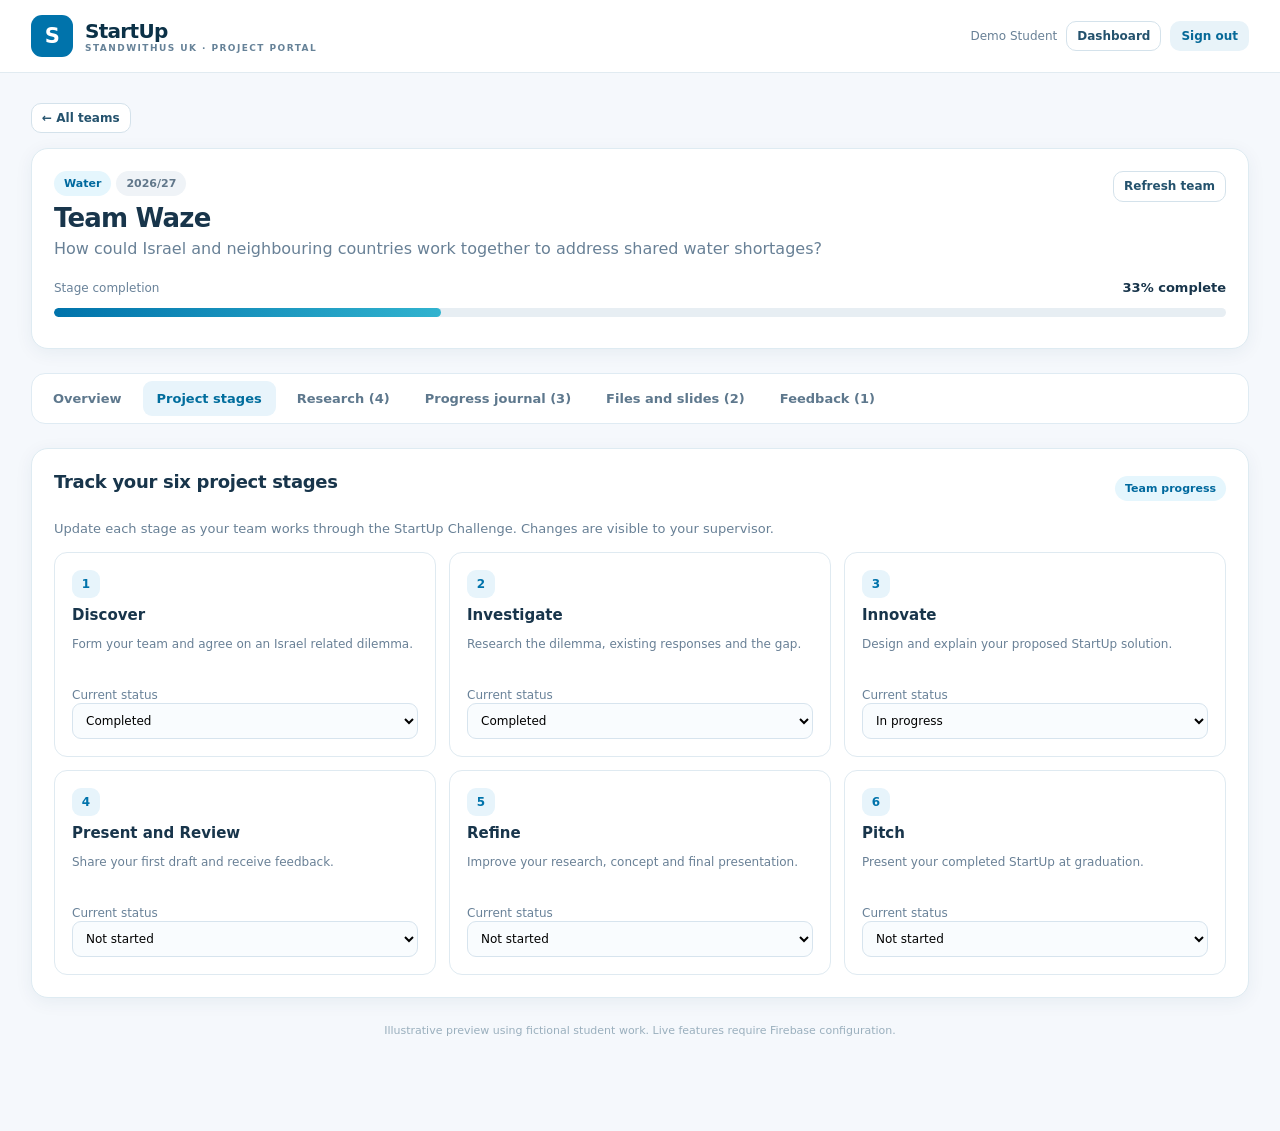
==== preview.html @ 9ba74d58 "Create StartUp Project Portal" ====
<!doctype html><html lang="en-GB"><head><meta charset="utf-8"><meta name="viewport" content="width=device-width,initial-scale=1"><title>StartUp Portal Visual Preview</title><link rel="stylesheet" href="styles.css"></head><body><div class="shell"><header class="topbar"><div class="topinner"><div class="brand"><span class="brandmark">S</span><span>StartUp<small>StandWithUs UK · Project Portal</small></span></div><div class="topactions"><span class="muted" style="font-size:12px">Demo Student</span><button class="btn small outline">Dashboard</button><button class="btn small secondary">Sign out</button></div></div></header><main class="container"><div style="margin-bottom:15px"><button class="btn outline small">← All teams</button></div><section class="card"><div class="teamheader"><div><span class="pill">Water</span> <span class="pill dim">2026/27</span><h2>Team Waze</h2><p class="muted" style="margin:0">How could Israel and neighbouring countries work together to address shared water shortages?</p></div><button class="btn outline small">Refresh team</button></div><div class="row between" style="margin-top:22px"><span class="subtle">Stage completion</span><b style="font-size:13px">33% complete</b></div><div class="progressline"><span style="width:33%"></span></div></section><nav class="tabs"><button class="tab">Overview</button><button class="tab active">Project stages</button><button class="tab">Research (4)</button><button class="tab">Progress journal (3)</button><button class="tab">Files and slides (2)</button><button class="tab">Feedback (1)</button></nav><div class="card"><div class="sectionhead"><h3 class="sectiontitle">Track your six project stages</h3><span class="pill">Team progress</span></div><p class="muted" style="font-size:13px;line-height:1.5">Update each stage as your team works through the StartUp Challenge. Changes are visible to your supervisor.</p><div class="stagegrid"><article class="stagecard"><div class="number">1</div><h4>Discover</h4><p>Form your team and agree on an Israel related dilemma.</p><label class="subtle">Current status</label><select><option>Completed</option></select></article><article class="stagecard"><div class="number">2</div><h4>Investigate</h4><p>Research the dilemma, existing responses and the gap.</p><label class="subtle">Current status</label><select><option>Completed</option></select></article><article class="stagecard"><div class="number">3</div><h4>Innovate</h4><p>Design and explain your proposed StartUp solution.</p><label class="subtle">Current status</label><select><option>In progress</option></select></article><article class="stagecard"><div class="number">4</div><h4>Present and Review</h4><p>Share your first draft and receive feedback.</p><label class="subtle">Current status</label><select><option>Not started</option></select></article><article class="stagecard"><div class="number">5</div><h4>Refine</h4><p>Improve your research, concept and final presentation.</p><label class="subtle">Current status</label><select><option>Not started</option></select></article><article class="stagecard"><div class="number">6</div><h4>Pitch</h4><p>Present your completed StartUp at graduation.</p><label class="subtle">Current status</label><select><option>Not started</option></select></article></div></div><div class="foot">Illustrative preview using fictional student work. Live features require Firebase configuration.</div></main></div></body></html>
---- styles.css ----
:root{font-family:Inter,ui-sans-serif,system-ui,-apple-system,BlinkMacSystemFont,"Segoe UI",sans-serif;color:#18354b;background:#f5f8fc;font-synthesis:none}*{box-sizing:border-box}body{margin:0;min-height:100vh}button,input,textarea,select{font:inherit}button{cursor:pointer}a{color:#0073ab}a:hover{text-decoration:underline}button:focus-visible,input:focus-visible,select:focus-visible,textarea:focus-visible,a:focus-visible{outline:3px solid #73c4eb;outline-offset:2px}.shell{min-height:100vh}.topbar{background:#fff;border-bottom:1px solid #e1ebf1;position:sticky;top:0;z-index:5}.topinner{max-width:1270px;padding:15px 26px;margin:auto;display:flex;align-items:center;justify-content:space-between;gap:12px}.brand{display:flex;align-items:center;gap:12px;text-decoration:none;color:#0b3147;font-weight:850;font-size:20px;letter-spacing:-.7px}.brandmark{display:grid;place-items:center;background:#0073ab;color:#fff;border-radius:11px;width:42px;height:42px;font-weight:900;font-size:21px}.brand small{display:block;color:#668298;letter-spacing:1.45px;text-transform:uppercase;font-weight:800;font-size:9px}.topactions{display:flex;gap:9px;align-items:center}.container{max-width:1270px;margin:0 auto;padding:30px 26px 68px}.hero{background:linear-gradient(116deg,#032a42 0%,#075784 70%,#0073ab 100%);border-radius:22px;padding:37px 40px;color:#fff;position:relative;overflow:hidden;box-shadow:0 14px 38px #00476b16}.hero:after{content:"";border:1px solid #ffffff22;border-radius:50%;width:430px;height:430px;position:absolute;right:-145px;top:-260px;box-shadow:0 0 0 65px #ffffff0b,0 0 0 135px #ffffff08;pointer-events:none}.hero>*{position:relative;z-index:1}.hero h1{font-size:clamp(25px,3vw,37px);line-height:1.1;letter-spacing:-1.3px;margin:7px 0 11px}.hero p{opacity:.85;margin:0;max-width:670px;line-height:1.55}.eyebrow{font-weight:850;letter-spacing:1.3px;font-size:10px;text-transform:uppercase;color:#1f8ec3}.hero .eyebrow{color:#a1e6ff}.pagehead{display:flex;justify-content:space-between;align-items:center;gap:14px;margin:25px 0 16px}.pagehead h2{margin:0;font-size:21px;letter-spacing:-.4px}.muted{color:#688096}.grid{display:grid;grid-template-columns:repeat(3,minmax(0,1fr));gap:15px}.grid2{display:grid;grid-template-columns:repeat(2,minmax(0,1fr));gap:15px}.card{background:white;border:1px solid #deebf2;border-radius:17px;padding:22px;box-shadow:0 4px 18px #103d5910}.teamcard{transition:transform .15s,border-color .15s}.teamcard:hover{transform:translateY(-2px);border-color:#88cbe7}.teamcard h3{font-size:18px;letter-spacing:-.4px;margin:11px 0 8px}.teamcard p{font-size:14px;line-height:1.55}.teammeta{display:flex;flex-wrap:wrap;align-items:center;gap:8px}.pill{border-radius:999px;padding:6px 10px;font-size:11px;font-weight:750;color:#00699e;background:#e5f6fd;display:inline-block}.pill.dim{background:#eff3f7;color:#61778a}.pill.good{background:#e1f6e9;color:#17714b}.btn{display:inline-flex;align-items:center;justify-content:center;gap:8px;border:1px solid transparent;padding:10px 14px;border-radius:10px;font-weight:800;font-size:13px;line-height:1.2;text-decoration:none;transition:background .15s,transform .15s;white-space:nowrap}.btn:hover{text-decoration:none;transform:translateY(-1px)}.btn.primary{background:#0073ab;color:#fff}.btn.primary:hover{background:#00608f}.btn.secondary{background:#e8f3f9;color:#066998}.btn.outline{background:#fff;border-color:#d4e2eb;color:#24526d}.btn.danger{background:#fceced;color:#a43240}.btn.small{font-size:12px;padding:7px 10px}.btn:disabled{opacity:.55;cursor:default}.field{display:flex;flex-direction:column;gap:6px;margin-bottom:15px}.field label{font-size:12px;font-weight:800;color:#34546a}.field input,.field textarea,.field select{width:100%;background:#fff;border:1px solid #cbdce7;border-radius:10px;padding:11px 12px;color:#17334a;outline:none;font-size:14px}.field textarea{min-height:88px;resize:vertical;line-height:1.5}.field input:focus,.field textarea:focus,.field select:focus{border-color:#0073ab;box-shadow:0 0 0 3px #0a83b51a}.hint{font-size:12px;color:#72889a;line-height:1.5}.empty{background:#f6fafe;border:1px dashed #c5dce9;border-radius:14px;text-align:center;padding:36px 22px;color:#698299}.empty strong{display:block;color:#24526d;margin-bottom:8px}.authwrap{min-height:100vh;display:grid;grid-template-columns:1fr 1fr}.authaside{background:linear-gradient(145deg,#042b44,#0073ab);color:#fff;padding:55px min(7vw,95px);display:flex;flex-direction:column;justify-content:space-between;min-height:100vh}.authaside h1{font-size:clamp(35px,4vw,62px);line-height:1.07;letter-spacing:-2px;max-width:620px;margin:30px 0 25px}.authaside p{max-width:480px;line-height:1.8;opacity:.84}.authaside .brand{color:#fff}.authmain{display:grid;place-items:center;padding:40px 24px}.authbox{max-width:440px;width:100%}.authbox h2{font-size:29px;letter-spacing:-1px;margin:0 0 8px}.authbox p{color:#607b90;line-height:1.6}.authbox .btn{width:100%;padding:13px}.authfeatures{display:grid;gap:12px;margin-top:28px}.authfeature{background:#ffffff12;border:1px solid #ffffff1f;padding:14px 16px;border-radius:12px}.row{display:flex;gap:11px;align-items:center;flex-wrap:wrap}.between{justify-content:space-between}.stack{display:grid;gap:14px}.twofield{display:grid;grid-template-columns:1fr 1fr;gap:13px}.tabs{display:flex;gap:7px;overflow-x:auto;background:#fff;border:1px solid #dfebf3;padding:7px;border-radius:14px;margin:24px 0}.tab{border:none;background:transparent;color:#5e788d;padding:10px 14px;border-radius:9px;font-size:13px;font-weight:750;white-space:nowrap}.tab.active{background:#e8f4fb;color:#006d9d}.teamheader{display:flex;gap:14px;justify-content:space-between;align-items:start}.teamheader h2{margin:7px 0 6px;font-size:26px;letter-spacing:-.8px}.progressline{height:9px;border-radius:999px;background:#e7eef3;overflow:hidden;margin:13px 0 9px}.progressline span{height:100%;display:block;border-radius:inherit;background:linear-gradient(90deg,#0073ab,#31b3cf)}.stagegrid{display:grid;grid-template-columns:repeat(3,minmax(0,1fr));gap:13px}.stagecard{border:1px solid #dfeaf1;background:#fff;border-radius:13px;padding:17px}.stagecard h4{margin:8px 0 6px;font-size:15px}.stagecard p{font-size:12px;color:#698096;min-height:36px;line-height:1.45}.stagecard select{font-size:12px;width:100%;border:1px solid #d7e4ee;border-radius:9px;padding:9px;background:#f9fcfe}.stagecard .number{width:28px;height:28px;background:#e7f4fb;color:#0073ab;border-radius:9px;display:grid;place-items:center;font-weight:850;font-size:12px}.sectiontitle{font-size:18px;margin:0 0 14px;letter-spacing:-.3px}.sectionhead{display:flex;align-items:center;justify-content:space-between;gap:8px;margin-bottom:13px}.item{border:1px solid #e4edf4;border-radius:12px;padding:16px;margin-bottom:10px;background:#fff}.item h4{margin:0 0 5px;font-size:14px}.item p{font-size:13px;color:#587084;line-height:1.55;white-space:pre-wrap;margin:8px 0}.item .meta{color:#8a9ba9;font-size:11px}.linkline{overflow-wrap:anywhere;font-size:12px}.fileitem{display:flex;justify-content:space-between;align-items:center;gap:12px}.filetype{width:42px;height:42px;border-radius:10px;background:#eaf4f9;display:grid;place-items:center;color:#0073ab;font-size:11px;font-weight:900}.alert{padding:13px 16px;border-radius:11px;border:1px solid #b5dded;background:#eaf7fd;color:#24556c;font-size:13px;line-height:1.5}.alert.warning{background:#fff7e7;border-color:#f1d6a5;color:#865c18}.admincols{display:grid;grid-template-columns:1fr 1fr;gap:16px}.tablewrap{overflow:auto}.table{width:100%;border-collapse:collapse;font-size:13px}.table th{text-align:left;color:#688096;border-bottom:1px solid #e5edf3;font-size:11px;text-transform:uppercase;letter-spacing:.7px;padding:12px 9px}.table td{padding:13px 9px;border-bottom:1px solid #eef3f7;vertical-align:middle}.table tr:last-child td{border-bottom:0}.loading{height:100vh;display:flex;align-items:center;justify-content:center;flex-direction:column;color:#56738b;gap:14px}.spinner{width:29px;height:29px;border:3px solid #dbecf6;border-top-color:#0073ab;border-radius:100%;animation:spin .8s linear infinite}@keyframes spin{to{transform:rotate(360deg)}}.toast{position:fixed;z-index:50;right:20px;bottom:20px;background:#063a54;color:#fff;border-radius:11px;padding:13px 17px;box-shadow:0 14px 34px #0003;max-width:370px;font-size:13px;display:none}.toast.show{display:block}.toast.error{background:#9e3041}.divider{height:1px;background:#e4edf3;margin:22px 0}.subtle{font-size:12px;color:#698299}.foot{text-align:center;color:#9aafbd;font-size:11px;padding:26px}.introicon{width:37px;height:37px;display:grid;place-items:center;border-radius:11px;background:#e7f5fc;font-size:18px}.cardsummary{min-height:34px}.right{margin-left:auto}.statrow{display:flex;gap:16px;flex-wrap:wrap}.stat{flex:1;min-width:145px;background:white;border:1px solid #e2ebf1;border-radius:13px;padding:17px}.stat strong{font-size:28px;display:block;color:#0a577e}.stat span{font-size:12px;color:#698299}.note{border-left:3px solid #0073ab;padding:12px 16px;background:#f0f8fd;border-radius:0 9px 9px 0;color:#4a6a7e;font-size:12px;line-height:1.5}.narrow{max-width:720px}.maxtext{max-width:750px;line-height:1.6;white-space:pre-wrap}.code{font-family:ui-monospace,monospace;background:#eef4f7;padding:3px 6px;border-radius:5px}.labeltop{margin:0 0 7px;color:#6a8496;font-size:12px}@media(max-width:900px){.authwrap{grid-template-columns:1fr}.authaside{min-height:auto;padding:28px}.authaside h1{font-size:37px}.authfeatures{display:none}.authmain{min-height:55vh}.grid,.stagegrid{grid-template-columns:repeat(2,minmax(0,1fr))}.admincols{grid-template-columns:1fr}}@media(max-width:650px){.container{padding:20px 14px 48px}.topinner{padding:12px 15px}.brand{font-size:17px}.brandmark{width:36px;height:36px}.hero{padding:27px 22px;border-radius:16px}.pagehead{align-items:start}.grid,.grid2,.stagegrid,.twofield{grid-template-columns:1fr}.card{padding:17px}.teamheader{flex-direction:column}.tabs{margin:18px 0}.authaside h1{font-size:32px}.btn{white-space:normal}.statrow{display:grid;grid-template-columns:1fr 1fr;gap:8px}.stat{min-width:0}.topactions .muted{display:none}}
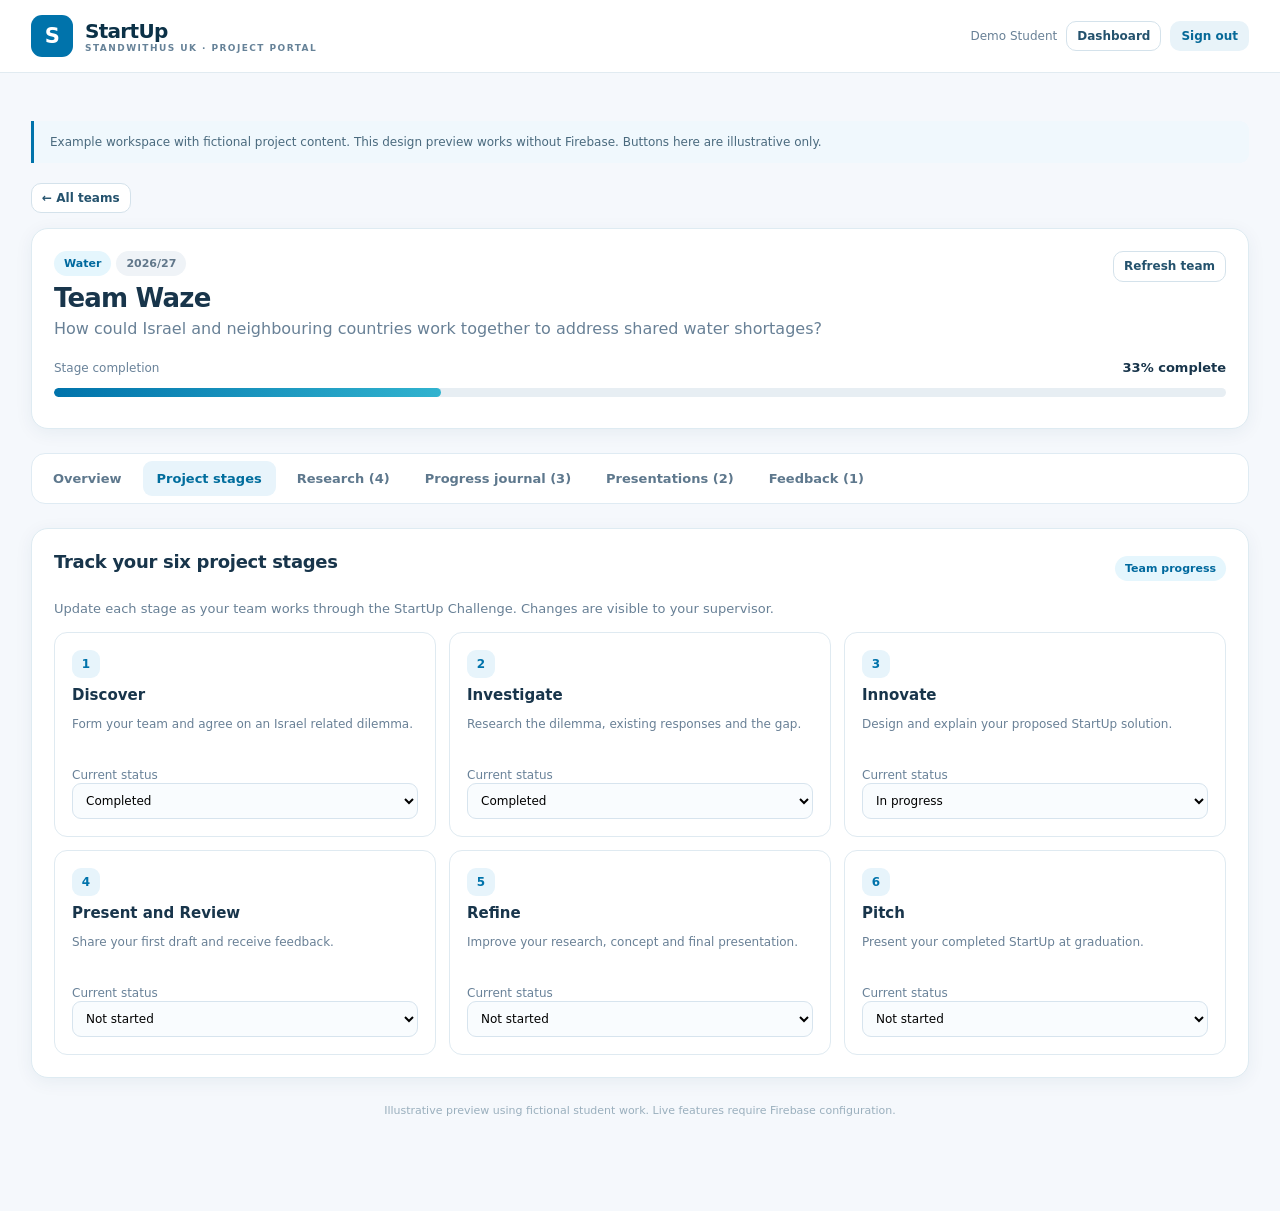
==== commit b4e0ce38: "Connect StartUp Portal to Firebase" ====
--- a/preview.html
+++ b/preview.html
@@ -1 +1,2 @@
-<!doctype html><html lang="en-GB"><head><meta charset="utf-8"><meta name="viewport" content="width=device-width,initial-scale=1"><title>StartUp Portal Visual Preview</title><link rel="stylesheet" href="styles.css"></head><body><div class="shell"><header class="topbar"><div class="topinner"><div class="brand"><span class="brandmark">S</span><span>StartUp<small>StandWithUs UK · Project Portal</small></span></div><div class="topactions"><span class="muted" style="font-size:12px">Demo Student</span><button class="btn small outline">Dashboard</button><button class="btn small secondary">Sign out</button></div></div></header><main class="container"><div style="margin-bottom:15px"><button class="btn outline small">← All teams</button></div><section class="card"><div class="teamheader"><div><span class="pill">Water</span> <span class="pill dim">2026/27</span><h2>Team Waze</h2><p class="muted" style="margin:0">How could Israel and neighbouring countries work together to address shared water shortages?</p></div><button class="btn outline small">Refresh team</button></div><div class="row between" style="margin-top:22px"><span class="subtle">Stage completion</span><b style="font-size:13px">33% complete</b></div><div class="progressline"><span style="width:33%"></span></div></section><nav class="tabs"><button class="tab">Overview</button><button class="tab active">Project stages</button><button class="tab">Research (4)</button><button class="tab">Progress journal (3)</button><button class="tab">Files and slides (2)</button><button class="tab">Feedback (1)</button></nav><div class="card"><div class="sectionhead"><h3 class="sectiontitle">Track your six project stages</h3><span class="pill">Team progress</span></div><p class="muted" style="font-size:13px;line-height:1.5">Update each stage as your team works through the StartUp Challenge. Changes are visible to your supervisor.</p><div class="stagegrid"><article class="stagecard"><div class="number">1</div><h4>Discover</h4><p>Form your team and agree on an Israel related dilemma.</p><label class="subtle">Current status</label><select><option>Completed</option></select></article><article class="stagecard"><div class="number">2</div><h4>Investigate</h4><p>Research the dilemma, existing responses and the gap.</p><label class="subtle">Current status</label><select><option>Completed</option></select></article><article class="stagecard"><div class="number">3</div><h4>Innovate</h4><p>Design and explain your proposed StartUp solution.</p><label class="subtle">Current status</label><select><option>In progress</option></select></article><article class="stagecard"><div class="number">4</div><h4>Present and Review</h4><p>Share your first draft and receive feedback.</p><label class="subtle">Current status</label><select><option>Not started</option></select></article><article class="stagecard"><div class="number">5</div><h4>Refine</h4><p>Improve your research, concept and final presentation.</p><label class="subtle">Current status</label><select><option>Not started</option></select></article><article class="stagecard"><div class="number">6</div><h4>Pitch</h4><p>Present your completed StartUp at graduation.</p><label class="subtle">Current status</label><select><option>Not started</option></select></article></div></div><div class="foot">Illustrative preview using fictional student work. Live features require Firebase configuration.</div></main></div></body></html>
+<!doctype html><html lang="en-GB"><head><meta charset="utf-8"><meta name="viewport" content="width=device-width,initial-scale=1"><title>StartUp Portal Visual Preview</title><style>:root{font-family:Inter,ui-sans-serif,system-ui,-apple-system,BlinkMacSystemFont,"Segoe UI",sans-serif;color:#18354b;background:#f5f8fc;font-synthesis:none}*{box-sizing:border-box}body{margin:0;min-height:100vh}button,input,textarea,select{font:inherit}button{cursor:pointer}a{color:#0073ab}a:hover{text-decoration:underline}button:focus-visible,input:focus-visible,select:focus-visible,textarea:focus-visible,a:focus-visible{outline:3px solid #73c4eb;outline-offset:2px}.shell{min-height:100vh}.topbar{background:#fff;border-bottom:1px solid #e1ebf1;position:sticky;top:0;z-index:5}.topinner{max-width:1270px;padding:15px 26px;margin:auto;display:flex;align-items:center;justify-content:space-between;gap:12px}.brand{display:flex;align-items:center;gap:12px;text-decoration:none;color:#0b3147;font-weight:850;font-size:20px;letter-spacing:-.7px}.brandmark{display:grid;place-items:center;background:#0073ab;color:#fff;border-radius:11px;width:42px;height:42px;font-weight:900;font-size:21px}.brand small{display:block;color:#668298;letter-spacing:1.45px;text-transform:uppercase;font-weight:800;font-size:9px}.topactions{display:flex;gap:9px;align-items:center}.container{max-width:1270px;margin:0 auto;padding:30px 26px 68px}.hero{background:linear-gradient(116deg,#032a42 0%,#075784 70%,#0073ab 100%);border-radius:22px;padding:37px 40px;color:#fff;position:relative;overflow:hidden;box-shadow:0 14px 38px #00476b16}.hero:after{content:"";border:1px solid #ffffff22;border-radius:50%;width:430px;height:430px;position:absolute;right:-145px;top:-260px;box-shadow:0 0 0 65px #ffffff0b,0 0 0 135px #ffffff08;pointer-events:none}.hero>*{position:relative;z-index:1}.hero h1{font-size:clamp(25px,3vw,37px);line-height:1.1;letter-spacing:-1.3px;margin:7px 0 11px}.hero p{opacity:.85;margin:0;max-width:670px;line-height:1.55}.eyebrow{font-weight:850;letter-spacing:1.3px;font-size:10px;text-transform:uppercase;color:#1f8ec3}.hero .eyebrow{color:#a1e6ff}.pagehead{display:flex;justify-content:space-between;align-items:center;gap:14px;margin:25px 0 16px}.pagehead h2{margin:0;font-size:21px;letter-spacing:-.4px}.muted{color:#688096}.grid{display:grid;grid-template-columns:repeat(3,minmax(0,1fr));gap:15px}.grid2{display:grid;grid-template-columns:repeat(2,minmax(0,1fr));gap:15px}.card{background:white;border:1px solid #deebf2;border-radius:17px;padding:22px;box-shadow:0 4px 18px #103d5910}.teamcard{transition:transform .15s,border-color .15s}.teamcard:hover{transform:translateY(-2px);border-color:#88cbe7}.teamcard h3{font-size:18px;letter-spacing:-.4px;margin:11px 0 8px}.teamcard p{font-size:14px;line-height:1.55}.teammeta{display:flex;flex-wrap:wrap;align-items:center;gap:8px}.pill{border-radius:999px;padding:6px 10px;font-size:11px;font-weight:750;color:#00699e;background:#e5f6fd;display:inline-block}.pill.dim{background:#eff3f7;color:#61778a}.pill.good{background:#e1f6e9;color:#17714b}.btn{display:inline-flex;align-items:center;justify-content:center;gap:8px;border:1px solid transparent;padding:10px 14px;border-radius:10px;font-weight:800;font-size:13px;line-height:1.2;text-decoration:none;transition:background .15s,transform .15s;white-space:nowrap}.btn:hover{text-decoration:none;transform:translateY(-1px)}.btn.primary{background:#0073ab;color:#fff}.btn.primary:hover{background:#00608f}.btn.secondary{background:#e8f3f9;color:#066998}.btn.outline{background:#fff;border-color:#d4e2eb;color:#24526d}.btn.danger{background:#fceced;color:#a43240}.btn.small{font-size:12px;padding:7px 10px}.btn:disabled{opacity:.55;cursor:default}.field{display:flex;flex-direction:column;gap:6px;margin-bottom:15px}.field label{font-size:12px;font-weight:800;color:#34546a}.field input,.field textarea,.field select{width:100%;background:#fff;border:1px solid #cbdce7;border-radius:10px;padding:11px 12px;color:#17334a;outline:none;font-size:14px}.field textarea{min-height:88px;resize:vertical;line-height:1.5}.field input:focus,.field textarea:focus,.field select:focus{border-color:#0073ab;box-shadow:0 0 0 3px #0a83b51a}.hint{font-size:12px;color:#72889a;line-height:1.5}.empty{background:#f6fafe;border:1px dashed #c5dce9;border-radius:14px;text-align:center;padding:36px 22px;color:#698299}.empty strong{display:block;color:#24526d;margin-bottom:8px}.authwrap{min-height:100vh;display:grid;grid-template-columns:1fr 1fr}.authaside{background:linear-gradient(145deg,#042b44,#0073ab);color:#fff;padding:55px min(7vw,95px);display:flex;flex-direction:column;justify-content:space-between;min-height:100vh}.authaside h1{font-size:clamp(35px,4vw,62px);line-height:1.07;letter-spacing:-2px;max-width:620px;margin:30px 0 25px}.authaside p{max-width:480px;line-height:1.8;opacity:.84}.authaside .brand{color:#fff}.authmain{display:grid;place-items:center;padding:40px 24px}.authbox{max-width:440px;width:100%}.authbox h2{font-size:29px;letter-spacing:-1px;margin:0 0 8px}.authbox p{color:#607b90;line-height:1.6}.authbox .btn{width:100%;padding:13px}.authfeatures{display:grid;gap:12px;margin-top:28px}.authfeature{background:#ffffff12;border:1px solid #ffffff1f;padding:14px 16px;border-radius:12px}.row{display:flex;gap:11px;align-items:center;flex-wrap:wrap}.between{justify-content:space-between}.stack{display:grid;gap:14px}.twofield{display:grid;grid-template-columns:1fr 1fr;gap:13px}.tabs{display:flex;gap:7px;overflow-x:auto;background:#fff;border:1px solid #dfebf3;padding:7px;border-radius:14px;margin:24px 0}.tab{border:none;background:transparent;color:#5e788d;padding:10px 14px;border-radius:9px;font-size:13px;font-weight:750;white-space:nowrap}.tab.active{background:#e8f4fb;color:#006d9d}.teamheader{display:flex;gap:14px;justify-content:space-between;align-items:start}.teamheader h2{margin:7px 0 6px;font-size:26px;letter-spacing:-.8px}.progressline{height:9px;border-radius:999px;background:#e7eef3;overflow:hidden;margin:13px 0 9px}.progressline span{height:100%;display:block;border-radius:inherit;background:linear-gradient(90deg,#0073ab,#31b3cf)}.stagegrid{display:grid;grid-template-columns:repeat(3,minmax(0,1fr));gap:13px}.stagecard{border:1px solid #dfeaf1;background:#fff;border-radius:13px;padding:17px}.stagecard h4{margin:8px 0 6px;font-size:15px}.stagecard p{font-size:12px;color:#698096;min-height:36px;line-height:1.45}.stagecard select{font-size:12px;width:100%;border:1px solid #d7e4ee;border-radius:9px;padding:9px;background:#f9fcfe}.stagecard .number{width:28px;height:28px;background:#e7f4fb;color:#0073ab;border-radius:9px;display:grid;place-items:center;font-weight:850;font-size:12px}.sectiontitle{font-size:18px;margin:0 0 14px;letter-spacing:-.3px}.sectionhead{display:flex;align-items:center;justify-content:space-between;gap:8px;margin-bottom:13px}.item{border:1px solid #e4edf4;border-radius:12px;padding:16px;margin-bottom:10px;background:#fff}.item h4{margin:0 0 5px;font-size:14px}.item p{font-size:13px;color:#587084;line-height:1.55;white-space:pre-wrap;margin:8px 0}.item .meta{color:#8a9ba9;font-size:11px}.linkline{overflow-wrap:anywhere;font-size:12px}.fileitem{display:flex;justify-content:space-between;align-items:center;gap:12px}.filetype{width:42px;height:42px;border-radius:10px;background:#eaf4f9;display:grid;place-items:center;color:#0073ab;font-size:11px;font-weight:900}.alert{padding:13px 16px;border-radius:11px;border:1px solid #b5dded;background:#eaf7fd;color:#24556c;font-size:13px;line-height:1.5}.alert.warning{background:#fff7e7;border-color:#f1d6a5;color:#865c18}.admincols{display:grid;grid-template-columns:1fr 1fr;gap:16px}.tablewrap{overflow:auto}.table{width:100%;border-collapse:collapse;font-size:13px}.table th{text-align:left;color:#688096;border-bottom:1px solid #e5edf3;font-size:11px;text-transform:uppercase;letter-spacing:.7px;padding:12px 9px}.table td{padding:13px 9px;border-bottom:1px solid #eef3f7;vertical-align:middle}.table tr:last-child td{border-bottom:0}.loading{height:100vh;display:flex;align-items:center;justify-content:center;flex-direction:column;color:#56738b;gap:14px}.spinner{width:29px;height:29px;border:3px solid #dbecf6;border-top-color:#0073ab;border-radius:100%;animation:spin .8s linear infinite}@keyframes spin{to{transform:rotate(360deg)}}.toast{position:fixed;z-index:50;right:20px;bottom:20px;background:#063a54;color:#fff;border-radius:11px;padding:13px 17px;box-shadow:0 14px 34px #0003;max-width:370px;font-size:13px;display:none}.toast.show{display:block}.toast.error{background:#9e3041}.divider{height:1px;background:#e4edf3;margin:22px 0}.subtle{font-size:12px;color:#698299}.foot{text-align:center;color:#9aafbd;font-size:11px;padding:26px}.introicon{width:37px;height:37px;display:grid;place-items:center;border-radius:11px;background:#e7f5fc;font-size:18px}.cardsummary{min-height:34px}.right{margin-left:auto}.statrow{display:flex;gap:16px;flex-wrap:wrap}.stat{flex:1;min-width:145px;background:white;border:1px solid #e2ebf1;border-radius:13px;padding:17px}.stat strong{font-size:28px;display:block;color:#0a577e}.stat span{font-size:12px;color:#698299}.note{border-left:3px solid #0073ab;padding:12px 16px;background:#f0f8fd;border-radius:0 9px 9px 0;color:#4a6a7e;font-size:12px;line-height:1.5}.narrow{max-width:720px}.maxtext{max-width:750px;line-height:1.6;white-space:pre-wrap}.code{font-family:ui-monospace,monospace;background:#eef4f7;padding:3px 6px;border-radius:5px}.labeltop{margin:0 0 7px;color:#6a8496;font-size:12px}@media(max-width:900px){.authwrap{grid-template-columns:1fr}.authaside{min-height:auto;padding:28px}.authaside h1{font-size:37px}.authfeatures{display:none}.authmain{min-height:55vh}.grid,.stagegrid{grid-template-columns:repeat(2,minmax(0,1fr))}.admincols{grid-template-columns:1fr}}@media(max-width:650px){.container{padding:20px 14px 48px}.topinner{padding:12px 15px}.brand{font-size:17px}.brandmark{width:36px;height:36px}.hero{padding:27px 22px;border-radius:16px}.pagehead{align-items:start}.grid,.grid2,.stagegrid,.twofield{grid-template-columns:1fr}.card{padding:17px}.teamheader{flex-direction:column}.tabs{margin:18px 0}.authaside h1{font-size:32px}.btn{white-space:normal}.statrow{display:grid;grid-template-columns:1fr 1fr;gap:8px}.stat{min-width:0}.topactions .muted{display:none}}
+</style></head><body><div class="shell"><header class="topbar"><div class="topinner"><div class="brand"><span class="brandmark">S</span><span>StartUp<small>StandWithUs UK · Project Portal</small></span></div><div class="topactions"><span class="muted" style="font-size:12px">Demo Student</span><button class="btn small outline">Dashboard</button><button class="btn small secondary">Sign out</button></div></div></header><main class="container"><div class="note" style="margin:18px 0 20px">Example workspace with fictional project content. This design preview works without Firebase. Buttons here are illustrative only.</div><div style="margin-bottom:15px"><button class="btn outline small">← All teams</button></div><section class="card"><div class="teamheader"><div><span class="pill">Water</span> <span class="pill dim">2026/27</span><h2>Team Waze</h2><p class="muted" style="margin:0">How could Israel and neighbouring countries work together to address shared water shortages?</p></div><button class="btn outline small">Refresh team</button></div><div class="row between" style="margin-top:22px"><span class="subtle">Stage completion</span><b style="font-size:13px">33% complete</b></div><div class="progressline"><span style="width:33%"></span></div></section><nav class="tabs"><button class="tab">Overview</button><button class="tab active">Project stages</button><button class="tab">Research (4)</button><button class="tab">Progress journal (3)</button><button class="tab">Presentations (2)</button><button class="tab">Feedback (1)</button></nav><div class="card"><div class="sectionhead"><h3 class="sectiontitle">Track your six project stages</h3><span class="pill">Team progress</span></div><p class="muted" style="font-size:13px;line-height:1.5">Update each stage as your team works through the StartUp Challenge. Changes are visible to your supervisor.</p><div class="stagegrid"><article class="stagecard"><div class="number">1</div><h4>Discover</h4><p>Form your team and agree on an Israel related dilemma.</p><label class="subtle">Current status</label><select><option>Completed</option></select></article><article class="stagecard"><div class="number">2</div><h4>Investigate</h4><p>Research the dilemma, existing responses and the gap.</p><label class="subtle">Current status</label><select><option>Completed</option></select></article><article class="stagecard"><div class="number">3</div><h4>Innovate</h4><p>Design and explain your proposed StartUp solution.</p><label class="subtle">Current status</label><select><option>In progress</option></select></article><article class="stagecard"><div class="number">4</div><h4>Present and Review</h4><p>Share your first draft and receive feedback.</p><label class="subtle">Current status</label><select><option>Not started</option></select></article><article class="stagecard"><div class="number">5</div><h4>Refine</h4><p>Improve your research, concept and final presentation.</p><label class="subtle">Current status</label><select><option>Not started</option></select></article><article class="stagecard"><div class="number">6</div><h4>Pitch</h4><p>Present your completed StartUp at graduation.</p><label class="subtle">Current status</label><select><option>Not started</option></select></article></div></div><div class="foot">Illustrative preview using fictional student work. Live features require Firebase configuration.</div></main></div></body></html>
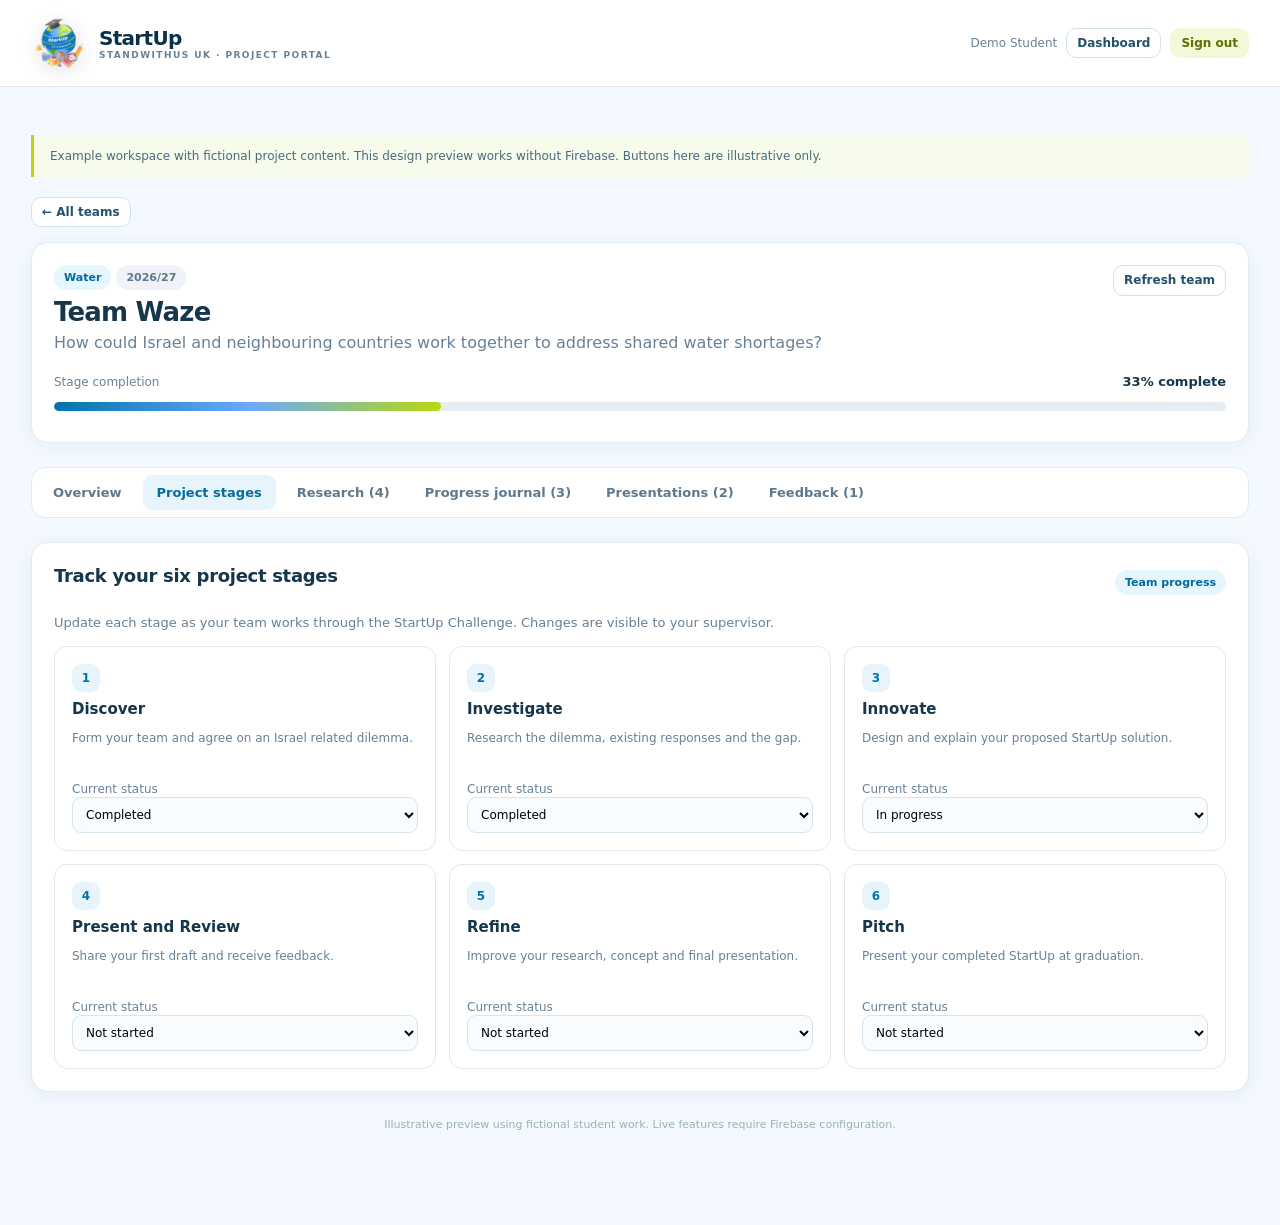
==== commit c58e535f: "Update portal branding and Firebase configuration Update StartUp portal branding and Firebase config" ====
--- a/preview.html
+++ b/preview.html
@@ -1,2 +1,2 @@
-<!doctype html><html lang="en-GB"><head><meta charset="utf-8"><meta name="viewport" content="width=device-width,initial-scale=1"><title>StartUp Portal Visual Preview</title><style>:root{font-family:Inter,ui-sans-serif,system-ui,-apple-system,BlinkMacSystemFont,"Segoe UI",sans-serif;color:#18354b;background:#f5f8fc;font-synthesis:none}*{box-sizing:border-box}body{margin:0;min-height:100vh}button,input,textarea,select{font:inherit}button{cursor:pointer}a{color:#0073ab}a:hover{text-decoration:underline}button:focus-visible,input:focus-visible,select:focus-visible,textarea:focus-visible,a:focus-visible{outline:3px solid #73c4eb;outline-offset:2px}.shell{min-height:100vh}.topbar{background:#fff;border-bottom:1px solid #e1ebf1;position:sticky;top:0;z-index:5}.topinner{max-width:1270px;padding:15px 26px;margin:auto;display:flex;align-items:center;justify-content:space-between;gap:12px}.brand{display:flex;align-items:center;gap:12px;text-decoration:none;color:#0b3147;font-weight:850;font-size:20px;letter-spacing:-.7px}.brandmark{display:grid;place-items:center;background:#0073ab;color:#fff;border-radius:11px;width:42px;height:42px;font-weight:900;font-size:21px}.brand small{display:block;color:#668298;letter-spacing:1.45px;text-transform:uppercase;font-weight:800;font-size:9px}.topactions{display:flex;gap:9px;align-items:center}.container{max-width:1270px;margin:0 auto;padding:30px 26px 68px}.hero{background:linear-gradient(116deg,#032a42 0%,#075784 70%,#0073ab 100%);border-radius:22px;padding:37px 40px;color:#fff;position:relative;overflow:hidden;box-shadow:0 14px 38px #00476b16}.hero:after{content:"";border:1px solid #ffffff22;border-radius:50%;width:430px;height:430px;position:absolute;right:-145px;top:-260px;box-shadow:0 0 0 65px #ffffff0b,0 0 0 135px #ffffff08;pointer-events:none}.hero>*{position:relative;z-index:1}.hero h1{font-size:clamp(25px,3vw,37px);line-height:1.1;letter-spacing:-1.3px;margin:7px 0 11px}.hero p{opacity:.85;margin:0;max-width:670px;line-height:1.55}.eyebrow{font-weight:850;letter-spacing:1.3px;font-size:10px;text-transform:uppercase;color:#1f8ec3}.hero .eyebrow{color:#a1e6ff}.pagehead{display:flex;justify-content:space-between;align-items:center;gap:14px;margin:25px 0 16px}.pagehead h2{margin:0;font-size:21px;letter-spacing:-.4px}.muted{color:#688096}.grid{display:grid;grid-template-columns:repeat(3,minmax(0,1fr));gap:15px}.grid2{display:grid;grid-template-columns:repeat(2,minmax(0,1fr));gap:15px}.card{background:white;border:1px solid #deebf2;border-radius:17px;padding:22px;box-shadow:0 4px 18px #103d5910}.teamcard{transition:transform .15s,border-color .15s}.teamcard:hover{transform:translateY(-2px);border-color:#88cbe7}.teamcard h3{font-size:18px;letter-spacing:-.4px;margin:11px 0 8px}.teamcard p{font-size:14px;line-height:1.55}.teammeta{display:flex;flex-wrap:wrap;align-items:center;gap:8px}.pill{border-radius:999px;padding:6px 10px;font-size:11px;font-weight:750;color:#00699e;background:#e5f6fd;display:inline-block}.pill.dim{background:#eff3f7;color:#61778a}.pill.good{background:#e1f6e9;color:#17714b}.btn{display:inline-flex;align-items:center;justify-content:center;gap:8px;border:1px solid transparent;padding:10px 14px;border-radius:10px;font-weight:800;font-size:13px;line-height:1.2;text-decoration:none;transition:background .15s,transform .15s;white-space:nowrap}.btn:hover{text-decoration:none;transform:translateY(-1px)}.btn.primary{background:#0073ab;color:#fff}.btn.primary:hover{background:#00608f}.btn.secondary{background:#e8f3f9;color:#066998}.btn.outline{background:#fff;border-color:#d4e2eb;color:#24526d}.btn.danger{background:#fceced;color:#a43240}.btn.small{font-size:12px;padding:7px 10px}.btn:disabled{opacity:.55;cursor:default}.field{display:flex;flex-direction:column;gap:6px;margin-bottom:15px}.field label{font-size:12px;font-weight:800;color:#34546a}.field input,.field textarea,.field select{width:100%;background:#fff;border:1px solid #cbdce7;border-radius:10px;padding:11px 12px;color:#17334a;outline:none;font-size:14px}.field textarea{min-height:88px;resize:vertical;line-height:1.5}.field input:focus,.field textarea:focus,.field select:focus{border-color:#0073ab;box-shadow:0 0 0 3px #0a83b51a}.hint{font-size:12px;color:#72889a;line-height:1.5}.empty{background:#f6fafe;border:1px dashed #c5dce9;border-radius:14px;text-align:center;padding:36px 22px;color:#698299}.empty strong{display:block;color:#24526d;margin-bottom:8px}.authwrap{min-height:100vh;display:grid;grid-template-columns:1fr 1fr}.authaside{background:linear-gradient(145deg,#042b44,#0073ab);color:#fff;padding:55px min(7vw,95px);display:flex;flex-direction:column;justify-content:space-between;min-height:100vh}.authaside h1{font-size:clamp(35px,4vw,62px);line-height:1.07;letter-spacing:-2px;max-width:620px;margin:30px 0 25px}.authaside p{max-width:480px;line-height:1.8;opacity:.84}.authaside .brand{color:#fff}.authmain{display:grid;place-items:center;padding:40px 24px}.authbox{max-width:440px;width:100%}.authbox h2{font-size:29px;letter-spacing:-1px;margin:0 0 8px}.authbox p{color:#607b90;line-height:1.6}.authbox .btn{width:100%;padding:13px}.authfeatures{display:grid;gap:12px;margin-top:28px}.authfeature{background:#ffffff12;border:1px solid #ffffff1f;padding:14px 16px;border-radius:12px}.row{display:flex;gap:11px;align-items:center;flex-wrap:wrap}.between{justify-content:space-between}.stack{display:grid;gap:14px}.twofield{display:grid;grid-template-columns:1fr 1fr;gap:13px}.tabs{display:flex;gap:7px;overflow-x:auto;background:#fff;border:1px solid #dfebf3;padding:7px;border-radius:14px;margin:24px 0}.tab{border:none;background:transparent;color:#5e788d;padding:10px 14px;border-radius:9px;font-size:13px;font-weight:750;white-space:nowrap}.tab.active{background:#e8f4fb;color:#006d9d}.teamheader{display:flex;gap:14px;justify-content:space-between;align-items:start}.teamheader h2{margin:7px 0 6px;font-size:26px;letter-spacing:-.8px}.progressline{height:9px;border-radius:999px;background:#e7eef3;overflow:hidden;margin:13px 0 9px}.progressline span{height:100%;display:block;border-radius:inherit;background:linear-gradient(90deg,#0073ab,#31b3cf)}.stagegrid{display:grid;grid-template-columns:repeat(3,minmax(0,1fr));gap:13px}.stagecard{border:1px solid #dfeaf1;background:#fff;border-radius:13px;padding:17px}.stagecard h4{margin:8px 0 6px;font-size:15px}.stagecard p{font-size:12px;color:#698096;min-height:36px;line-height:1.45}.stagecard select{font-size:12px;width:100%;border:1px solid #d7e4ee;border-radius:9px;padding:9px;background:#f9fcfe}.stagecard .number{width:28px;height:28px;background:#e7f4fb;color:#0073ab;border-radius:9px;display:grid;place-items:center;font-weight:850;font-size:12px}.sectiontitle{font-size:18px;margin:0 0 14px;letter-spacing:-.3px}.sectionhead{display:flex;align-items:center;justify-content:space-between;gap:8px;margin-bottom:13px}.item{border:1px solid #e4edf4;border-radius:12px;padding:16px;margin-bottom:10px;background:#fff}.item h4{margin:0 0 5px;font-size:14px}.item p{font-size:13px;color:#587084;line-height:1.55;white-space:pre-wrap;margin:8px 0}.item .meta{color:#8a9ba9;font-size:11px}.linkline{overflow-wrap:anywhere;font-size:12px}.fileitem{display:flex;justify-content:space-between;align-items:center;gap:12px}.filetype{width:42px;height:42px;border-radius:10px;background:#eaf4f9;display:grid;place-items:center;color:#0073ab;font-size:11px;font-weight:900}.alert{padding:13px 16px;border-radius:11px;border:1px solid #b5dded;background:#eaf7fd;color:#24556c;font-size:13px;line-height:1.5}.alert.warning{background:#fff7e7;border-color:#f1d6a5;color:#865c18}.admincols{display:grid;grid-template-columns:1fr 1fr;gap:16px}.tablewrap{overflow:auto}.table{width:100%;border-collapse:collapse;font-size:13px}.table th{text-align:left;color:#688096;border-bottom:1px solid #e5edf3;font-size:11px;text-transform:uppercase;letter-spacing:.7px;padding:12px 9px}.table td{padding:13px 9px;border-bottom:1px solid #eef3f7;vertical-align:middle}.table tr:last-child td{border-bottom:0}.loading{height:100vh;display:flex;align-items:center;justify-content:center;flex-direction:column;color:#56738b;gap:14px}.spinner{width:29px;height:29px;border:3px solid #dbecf6;border-top-color:#0073ab;border-radius:100%;animation:spin .8s linear infinite}@keyframes spin{to{transform:rotate(360deg)}}.toast{position:fixed;z-index:50;right:20px;bottom:20px;background:#063a54;color:#fff;border-radius:11px;padding:13px 17px;box-shadow:0 14px 34px #0003;max-width:370px;font-size:13px;display:none}.toast.show{display:block}.toast.error{background:#9e3041}.divider{height:1px;background:#e4edf3;margin:22px 0}.subtle{font-size:12px;color:#698299}.foot{text-align:center;color:#9aafbd;font-size:11px;padding:26px}.introicon{width:37px;height:37px;display:grid;place-items:center;border-radius:11px;background:#e7f5fc;font-size:18px}.cardsummary{min-height:34px}.right{margin-left:auto}.statrow{display:flex;gap:16px;flex-wrap:wrap}.stat{flex:1;min-width:145px;background:white;border:1px solid #e2ebf1;border-radius:13px;padding:17px}.stat strong{font-size:28px;display:block;color:#0a577e}.stat span{font-size:12px;color:#698299}.note{border-left:3px solid #0073ab;padding:12px 16px;background:#f0f8fd;border-radius:0 9px 9px 0;color:#4a6a7e;font-size:12px;line-height:1.5}.narrow{max-width:720px}.maxtext{max-width:750px;line-height:1.6;white-space:pre-wrap}.code{font-family:ui-monospace,monospace;background:#eef4f7;padding:3px 6px;border-radius:5px}.labeltop{margin:0 0 7px;color:#6a8496;font-size:12px}@media(max-width:900px){.authwrap{grid-template-columns:1fr}.authaside{min-height:auto;padding:28px}.authaside h1{font-size:37px}.authfeatures{display:none}.authmain{min-height:55vh}.grid,.stagegrid{grid-template-columns:repeat(2,minmax(0,1fr))}.admincols{grid-template-columns:1fr}}@media(max-width:650px){.container{padding:20px 14px 48px}.topinner{padding:12px 15px}.brand{font-size:17px}.brandmark{width:36px;height:36px}.hero{padding:27px 22px;border-radius:16px}.pagehead{align-items:start}.grid,.grid2,.stagegrid,.twofield{grid-template-columns:1fr}.card{padding:17px}.teamheader{flex-direction:column}.tabs{margin:18px 0}.authaside h1{font-size:32px}.btn{white-space:normal}.statrow{display:grid;grid-template-columns:1fr 1fr;gap:8px}.stat{min-width:0}.topactions .muted{display:none}}
-</style></head><body><div class="shell"><header class="topbar"><div class="topinner"><div class="brand"><span class="brandmark">S</span><span>StartUp<small>StandWithUs UK · Project Portal</small></span></div><div class="topactions"><span class="muted" style="font-size:12px">Demo Student</span><button class="btn small outline">Dashboard</button><button class="btn small secondary">Sign out</button></div></div></header><main class="container"><div class="note" style="margin:18px 0 20px">Example workspace with fictional project content. This design preview works without Firebase. Buttons here are illustrative only.</div><div style="margin-bottom:15px"><button class="btn outline small">← All teams</button></div><section class="card"><div class="teamheader"><div><span class="pill">Water</span> <span class="pill dim">2026/27</span><h2>Team Waze</h2><p class="muted" style="margin:0">How could Israel and neighbouring countries work together to address shared water shortages?</p></div><button class="btn outline small">Refresh team</button></div><div class="row between" style="margin-top:22px"><span class="subtle">Stage completion</span><b style="font-size:13px">33% complete</b></div><div class="progressline"><span style="width:33%"></span></div></section><nav class="tabs"><button class="tab">Overview</button><button class="tab active">Project stages</button><button class="tab">Research (4)</button><button class="tab">Progress journal (3)</button><button class="tab">Presentations (2)</button><button class="tab">Feedback (1)</button></nav><div class="card"><div class="sectionhead"><h3 class="sectiontitle">Track your six project stages</h3><span class="pill">Team progress</span></div><p class="muted" style="font-size:13px;line-height:1.5">Update each stage as your team works through the StartUp Challenge. Changes are visible to your supervisor.</p><div class="stagegrid"><article class="stagecard"><div class="number">1</div><h4>Discover</h4><p>Form your team and agree on an Israel related dilemma.</p><label class="subtle">Current status</label><select><option>Completed</option></select></article><article class="stagecard"><div class="number">2</div><h4>Investigate</h4><p>Research the dilemma, existing responses and the gap.</p><label class="subtle">Current status</label><select><option>Completed</option></select></article><article class="stagecard"><div class="number">3</div><h4>Innovate</h4><p>Design and explain your proposed StartUp solution.</p><label class="subtle">Current status</label><select><option>In progress</option></select></article><article class="stagecard"><div class="number">4</div><h4>Present and Review</h4><p>Share your first draft and receive feedback.</p><label class="subtle">Current status</label><select><option>Not started</option></select></article><article class="stagecard"><div class="number">5</div><h4>Refine</h4><p>Improve your research, concept and final presentation.</p><label class="subtle">Current status</label><select><option>Not started</option></select></article><article class="stagecard"><div class="number">6</div><h4>Pitch</h4><p>Present your completed StartUp at graduation.</p><label class="subtle">Current status</label><select><option>Not started</option></select></article></div></div><div class="foot">Illustrative preview using fictional student work. Live features require Firebase configuration.</div></main></div></body></html>
+<!doctype html><html lang="en-GB"><head><meta charset="utf-8"><meta name="viewport" content="width=device-width,initial-scale=1"><title>StartUp Portal Visual Preview</title><style>:root{font-family:Inter,ui-sans-serif,system-ui,-apple-system,BlinkMacSystemFont,"Segoe UI",sans-serif;color:#16364b;background:#f4f9ff;font-synthesis:none}*{box-sizing:border-box}body{margin:0;min-height:100vh}button,input,textarea,select{font:inherit}button{cursor:pointer}a{color:#0073ab}a:hover{text-decoration:underline}button:focus-visible,input:focus-visible,select:focus-visible,textarea:focus-visible,a:focus-visible{outline:3px solid #73c4eb;outline-offset:2px}.shell{min-height:100vh}.topbar{background:#fff;border-bottom:1px solid #e1ebf1;position:sticky;top:0;z-index:5}.topinner{max-width:1270px;padding:15px 26px;margin:auto;display:flex;align-items:center;justify-content:space-between;gap:12px}.brand{display:flex;align-items:center;gap:12px;text-decoration:none;color:#0b3147;font-weight:850;font-size:20px;letter-spacing:-.7px}.brandlogo{width:56px;height:56px;object-fit:contain;display:block;filter:drop-shadow(0 4px 10px rgba(0,0,0,.12))}.brand small{display:block;color:#668298;letter-spacing:1.45px;text-transform:uppercase;font-weight:800;font-size:9px}.topactions{display:flex;gap:9px;align-items:center}.container{max-width:1270px;margin:0 auto;padding:30px 26px 68px}.hero{background:linear-gradient(122deg,#0a4f7a 0%,#0073ab 58%,#4e9ee0 100%);border-radius:22px;padding:37px 40px;color:#fff;position:relative;overflow:hidden;box-shadow:0 14px 38px rgba(0,71,107,.12)}.hero:after{content:"";border:1px solid #ffffff22;border-radius:50%;width:430px;height:430px;position:absolute;right:-145px;top:-260px;box-shadow:0 0 0 65px #ffffff0b,0 0 0 135px #ffffff08;pointer-events:none}.hero>*{position:relative;z-index:1}.hero h1{font-size:clamp(25px,3vw,37px);line-height:1.1;letter-spacing:-1.3px;margin:7px 0 11px}.hero p{opacity:.85;margin:0;max-width:670px;line-height:1.55}.eyebrow{font-weight:850;letter-spacing:1.3px;font-size:10px;text-transform:uppercase;color:#1f8ec3}.hero .eyebrow{color:#a1e6ff}.pagehead{display:flex;justify-content:space-between;align-items:center;gap:14px;margin:25px 0 16px}.pagehead h2{margin:0;font-size:21px;letter-spacing:-.4px}.muted{color:#688096}.grid{display:grid;grid-template-columns:repeat(3,minmax(0,1fr));gap:15px}.grid2{display:grid;grid-template-columns:repeat(2,minmax(0,1fr));gap:15px}.card{background:white;border:1px solid #deebf2;border-radius:17px;padding:22px;box-shadow:0 4px 18px #103d5910}.teamcard{transition:transform .15s,border-color .15s}.teamcard:hover{transform:translateY(-2px);border-color:#88cbe7}.teamcard h3{font-size:18px;letter-spacing:-.4px;margin:11px 0 8px}.teamcard p{font-size:14px;line-height:1.55}.teammeta{display:flex;flex-wrap:wrap;align-items:center;gap:8px}.pill{border-radius:999px;padding:6px 10px;font-size:11px;font-weight:750;color:#00699e;background:#e5f6fd;display:inline-block}.pill.dim{background:#eff3f7;color:#61778a}.pill.good{background:#e1f6e9;color:#17714b}.btn{display:inline-flex;align-items:center;justify-content:center;gap:8px;border:1px solid transparent;padding:10px 14px;border-radius:10px;font-weight:800;font-size:13px;line-height:1.2;text-decoration:none;transition:background .15s,transform .15s;white-space:nowrap}.btn:hover{text-decoration:none;transform:translateY(-1px)}.btn.primary{background:#0073ab;color:#fff}.btn.primary:hover{background:#00608f}.btn.secondary{background:#f2f8d8;color:#5f6f00}.btn.outline{background:#fff;border-color:#d4e2eb;color:#24526d}.btn.danger{background:#fceced;color:#a43240}.btn.small{font-size:12px;padding:7px 10px}.btn:disabled{opacity:.55;cursor:default}.field{display:flex;flex-direction:column;gap:6px;margin-bottom:15px}.field label{font-size:12px;font-weight:800;color:#34546a}.field input,.field textarea,.field select{width:100%;background:#fff;border:1px solid #cbdce7;border-radius:10px;padding:11px 12px;color:#17334a;outline:none;font-size:14px}.field textarea{min-height:88px;resize:vertical;line-height:1.5}.field input:focus,.field textarea:focus,.field select:focus{border-color:#0073ab;box-shadow:0 0 0 3px #0a83b51a}.hint{font-size:12px;color:#72889a;line-height:1.5}.empty{background:#f6fafe;border:1px dashed #c5dce9;border-radius:14px;text-align:center;padding:36px 22px;color:#698299}.empty strong{display:block;color:#24526d;margin-bottom:8px}.authwrap{min-height:100vh;display:grid;grid-template-columns:1fr 1fr}.authaside{background:linear-gradient(145deg,#0a4f7a,#0073ab 70%,#4e9ee0);color:#fff;padding:55px min(7vw,95px);display:flex;flex-direction:column;justify-content:space-between;min-height:100vh}.authaside h1{font-size:clamp(35px,4vw,62px);line-height:1.07;letter-spacing:-2px;max-width:620px;margin:30px 0 25px}.authaside p{max-width:480px;line-height:1.8;opacity:.84}.authaside .brand{color:#fff}.authmain{display:grid;place-items:center;padding:40px 24px}.authbox{max-width:440px;width:100%}.authbox h2{font-size:29px;letter-spacing:-1px;margin:0 0 8px}.authbox p{color:#607b90;line-height:1.6}.authbox .btn{width:100%;padding:13px}.authfeatures{display:grid;gap:12px;margin-top:28px}.authfeature{background:#ffffff12;border:1px solid #ffffff1f;padding:14px 16px;border-radius:12px}.row{display:flex;gap:11px;align-items:center;flex-wrap:wrap}.between{justify-content:space-between}.stack{display:grid;gap:14px}.twofield{display:grid;grid-template-columns:1fr 1fr;gap:13px}.tabs{display:flex;gap:7px;overflow-x:auto;background:#fff;border:1px solid #dfebf3;padding:7px;border-radius:14px;margin:24px 0}.tab{border:none;background:transparent;color:#5e788d;padding:10px 14px;border-radius:9px;font-size:13px;font-weight:750;white-space:nowrap}.tab.active{background:#e8f4fb;color:#006d9d}.teamheader{display:flex;gap:14px;justify-content:space-between;align-items:start}.teamheader h2{margin:7px 0 6px;font-size:26px;letter-spacing:-.8px}.progressline{height:9px;border-radius:999px;background:#e7eef3;overflow:hidden;margin:13px 0 9px}.progressline span{height:100%;display:block;border-radius:inherit;background:linear-gradient(90deg,#0073ab,#6aa9ff,#b8d80e)}.stagegrid{display:grid;grid-template-columns:repeat(3,minmax(0,1fr));gap:13px}.stagecard{border:1px solid #dfeaf1;background:#fff;border-radius:13px;padding:17px}.stagecard h4{margin:8px 0 6px;font-size:15px}.stagecard p{font-size:12px;color:#698096;min-height:36px;line-height:1.45}.stagecard select{font-size:12px;width:100%;border:1px solid #d7e4ee;border-radius:9px;padding:9px;background:#f9fcfe}.stagecard .number{width:28px;height:28px;background:#e7f4fb;color:#0073ab;border-radius:9px;display:grid;place-items:center;font-weight:850;font-size:12px}.sectiontitle{font-size:18px;margin:0 0 14px;letter-spacing:-.3px}.sectionhead{display:flex;align-items:center;justify-content:space-between;gap:8px;margin-bottom:13px}.item{border:1px solid #e4edf4;border-radius:12px;padding:16px;margin-bottom:10px;background:#fff}.item h4{margin:0 0 5px;font-size:14px}.item p{font-size:13px;color:#587084;line-height:1.55;white-space:pre-wrap;margin:8px 0}.item .meta{color:#8a9ba9;font-size:11px}.linkline{overflow-wrap:anywhere;font-size:12px}.fileitem{display:flex;justify-content:space-between;align-items:center;gap:12px}.filetype{width:42px;height:42px;border-radius:10px;background:#eaf4f9;display:grid;place-items:center;color:#0073ab;font-size:11px;font-weight:900}.alert{padding:13px 16px;border-radius:11px;border:1px solid #b5dded;background:#eaf7fd;color:#24556c;font-size:13px;line-height:1.5}.alert.warning{background:#fff7e7;border-color:#f1d6a5;color:#865c18}.admincols{display:grid;grid-template-columns:1fr 1fr;gap:16px}.tablewrap{overflow:auto}.table{width:100%;border-collapse:collapse;font-size:13px}.table th{text-align:left;color:#688096;border-bottom:1px solid #e5edf3;font-size:11px;text-transform:uppercase;letter-spacing:.7px;padding:12px 9px}.table td{padding:13px 9px;border-bottom:1px solid #eef3f7;vertical-align:middle}.table tr:last-child td{border-bottom:0}.loading{height:100vh;display:flex;align-items:center;justify-content:center;flex-direction:column;color:#56738b;gap:14px}.spinner{width:29px;height:29px;border:3px solid #dbecf6;border-top-color:#0073ab;border-radius:100%;animation:spin .8s linear infinite}@keyframes spin{to{transform:rotate(360deg)}}.toast{position:fixed;z-index:50;right:20px;bottom:20px;background:#063a54;color:#fff;border-radius:11px;padding:13px 17px;box-shadow:0 14px 34px #0003;max-width:370px;font-size:13px;display:none}.toast.show{display:block}.toast.error{background:#9e3041}.divider{height:1px;background:#e4edf3;margin:22px 0}.subtle{font-size:12px;color:#698299}.foot{text-align:center;color:#9aafbd;font-size:11px;padding:26px}.introicon{width:37px;height:37px;display:grid;place-items:center;border-radius:11px;background:#e7f5fc;font-size:18px}.cardsummary{min-height:34px}.right{margin-left:auto}.statrow{display:flex;gap:16px;flex-wrap:wrap}.stat{flex:1;min-width:145px;background:white;border:1px solid #e2ebf1;border-radius:13px;padding:17px}.stat strong{font-size:28px;display:block;color:#0a577e}.stat span{font-size:12px;color:#698299}.note{border-left:3px solid #b8d80e;padding:12px 16px;background:#f6fbeb;border-radius:0 9px 9px 0;color:#4a6a7e;font-size:12px;line-height:1.5}.narrow{max-width:720px}.maxtext{max-width:750px;line-height:1.6;white-space:pre-wrap}.code{font-family:ui-monospace,monospace;background:#eef4f7;padding:3px 6px;border-radius:5px}.labeltop{margin:0 0 7px;color:#6a8496;font-size:12px}@media(max-width:900px){.authwrap{grid-template-columns:1fr}.authaside{min-height:auto;padding:28px}.authaside h1{font-size:37px}.authfeatures{display:none}.authmain{min-height:55vh}.grid,.stagegrid{grid-template-columns:repeat(2,minmax(0,1fr))}.admincols{grid-template-columns:1fr}}@media(max-width:650px){.container{padding:20px 14px 48px}.topinner{padding:12px 15px}.brand{font-size:17px}.brandlogo{width:46px;height:46px}.hero{padding:27px 22px;border-radius:16px}.pagehead{align-items:start}.grid,.grid2,.stagegrid,.twofield{grid-template-columns:1fr}.card{padding:17px}.teamheader{flex-direction:column}.tabs{margin:18px 0}.authaside h1{font-size:32px}.btn{white-space:normal}.statrow{display:grid;grid-template-columns:1fr 1fr;gap:8px}.stat{min-width:0}.topactions .muted{display:none}}
+</style></head><body><div class="shell"><header class="topbar"><div class="topinner"><div class="brand"><img src="logo.png" alt="StartUp logo" class="brandlogo"><span>StartUp<small>StandWithUs UK · Project Portal</small></span></div><div class="topactions"><span class="muted" style="font-size:12px">Demo Student</span><button class="btn small outline">Dashboard</button><button class="btn small secondary">Sign out</button></div></div></header><main class="container"><div class="note" style="margin:18px 0 20px">Example workspace with fictional project content. This design preview works without Firebase. Buttons here are illustrative only.</div><div style="margin-bottom:15px"><button class="btn outline small">← All teams</button></div><section class="card"><div class="teamheader"><div><span class="pill">Water</span> <span class="pill dim">2026/27</span><h2>Team Waze</h2><p class="muted" style="margin:0">How could Israel and neighbouring countries work together to address shared water shortages?</p></div><button class="btn outline small">Refresh team</button></div><div class="row between" style="margin-top:22px"><span class="subtle">Stage completion</span><b style="font-size:13px">33% complete</b></div><div class="progressline"><span style="width:33%"></span></div></section><nav class="tabs"><button class="tab">Overview</button><button class="tab active">Project stages</button><button class="tab">Research (4)</button><button class="tab">Progress journal (3)</button><button class="tab">Presentations (2)</button><button class="tab">Feedback (1)</button></nav><div class="card"><div class="sectionhead"><h3 class="sectiontitle">Track your six project stages</h3><span class="pill">Team progress</span></div><p class="muted" style="font-size:13px;line-height:1.5">Update each stage as your team works through the StartUp Challenge. Changes are visible to your supervisor.</p><div class="stagegrid"><article class="stagecard"><div class="number">1</div><h4>Discover</h4><p>Form your team and agree on an Israel related dilemma.</p><label class="subtle">Current status</label><select><option>Completed</option></select></article><article class="stagecard"><div class="number">2</div><h4>Investigate</h4><p>Research the dilemma, existing responses and the gap.</p><label class="subtle">Current status</label><select><option>Completed</option></select></article><article class="stagecard"><div class="number">3</div><h4>Innovate</h4><p>Design and explain your proposed StartUp solution.</p><label class="subtle">Current status</label><select><option>In progress</option></select></article><article class="stagecard"><div class="number">4</div><h4>Present and Review</h4><p>Share your first draft and receive feedback.</p><label class="subtle">Current status</label><select><option>Not started</option></select></article><article class="stagecard"><div class="number">5</div><h4>Refine</h4><p>Improve your research, concept and final presentation.</p><label class="subtle">Current status</label><select><option>Not started</option></select></article><article class="stagecard"><div class="number">6</div><h4>Pitch</h4><p>Present your completed StartUp at graduation.</p><label class="subtle">Current status</label><select><option>Not started</option></select></article></div></div><div class="foot">Illustrative preview using fictional student work. Live features require Firebase configuration.</div></main></div></body></html>
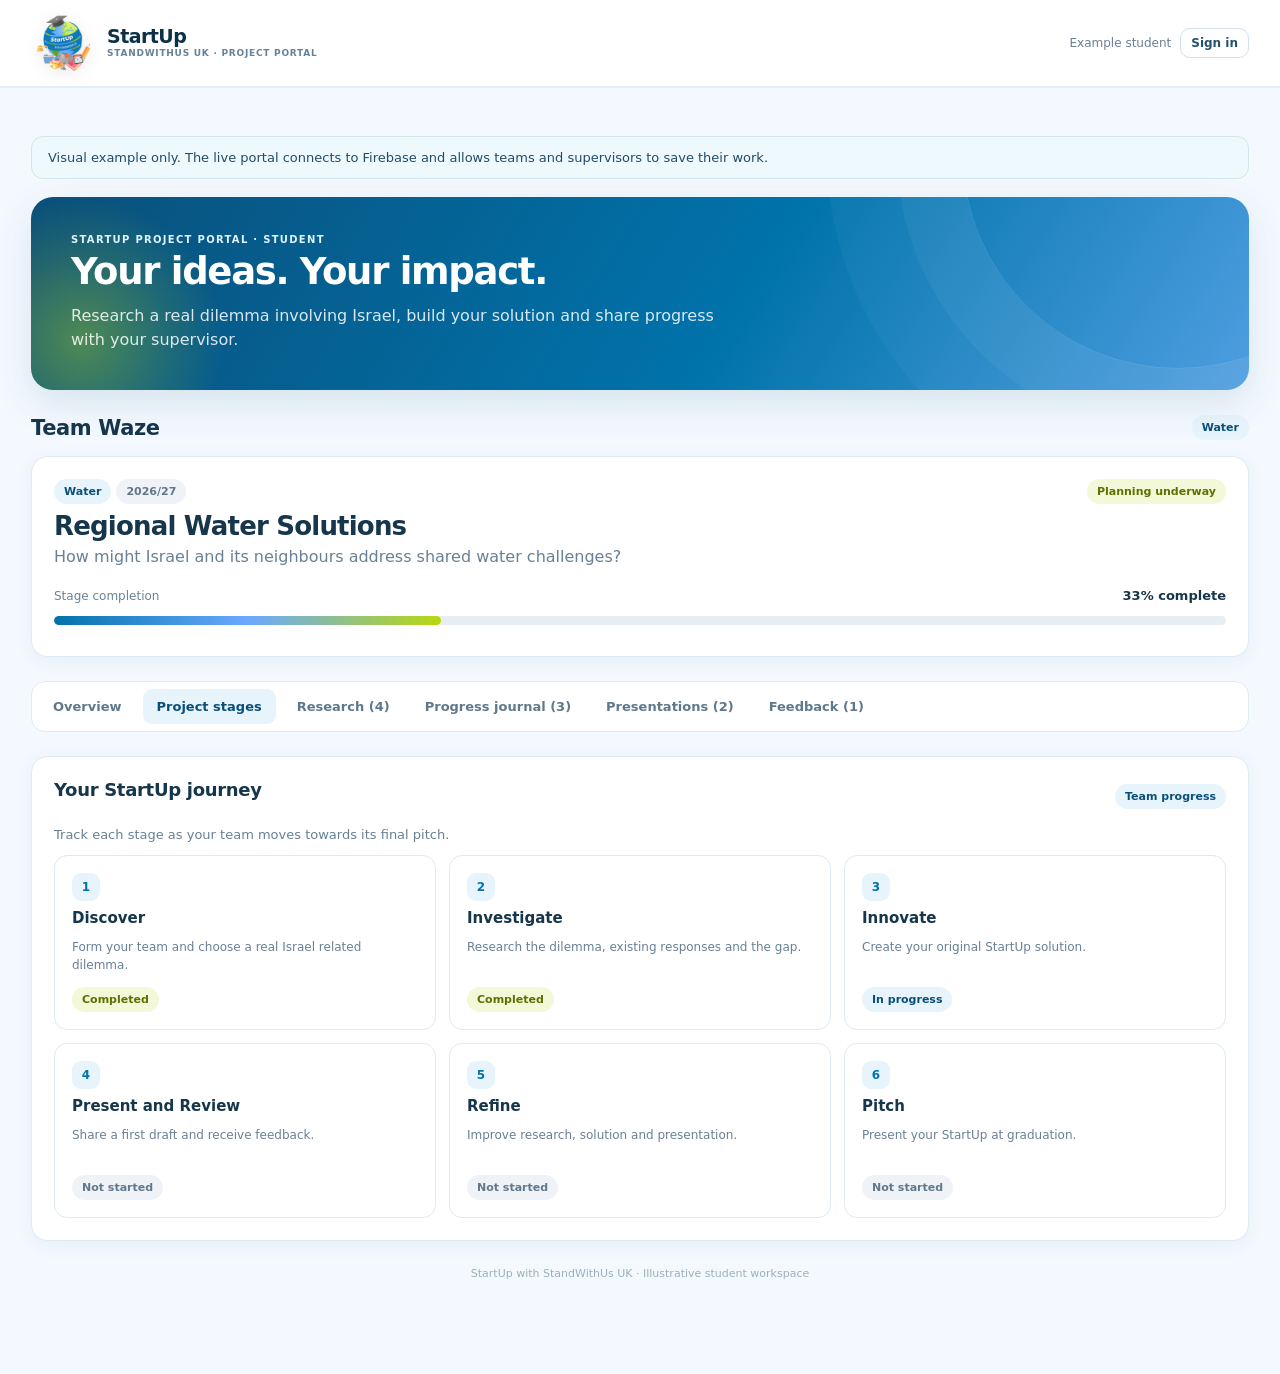
==== commit 2aea351f: "Repair StartUp portal loading and branding" ====
--- a/preview.html
+++ b/preview.html
@@ -1,2 +1,20 @@
-<!doctype html><html lang="en-GB"><head><meta charset="utf-8"><meta name="viewport" content="width=device-width,initial-scale=1"><title>StartUp Portal Visual Preview</title><style>:root{font-family:Inter,ui-sans-serif,system-ui,-apple-system,BlinkMacSystemFont,"Segoe UI",sans-serif;color:#16364b;background:#f4f9ff;font-synthesis:none}*{box-sizing:border-box}body{margin:0;min-height:100vh}button,input,textarea,select{font:inherit}button{cursor:pointer}a{color:#0073ab}a:hover{text-decoration:underline}button:focus-visible,input:focus-visible,select:focus-visible,textarea:focus-visible,a:focus-visible{outline:3px solid #73c4eb;outline-offset:2px}.shell{min-height:100vh}.topbar{background:#fff;border-bottom:1px solid #e1ebf1;position:sticky;top:0;z-index:5}.topinner{max-width:1270px;padding:15px 26px;margin:auto;display:flex;align-items:center;justify-content:space-between;gap:12px}.brand{display:flex;align-items:center;gap:12px;text-decoration:none;color:#0b3147;font-weight:850;font-size:20px;letter-spacing:-.7px}.brandlogo{width:56px;height:56px;object-fit:contain;display:block;filter:drop-shadow(0 4px 10px rgba(0,0,0,.12))}.brand small{display:block;color:#668298;letter-spacing:1.45px;text-transform:uppercase;font-weight:800;font-size:9px}.topactions{display:flex;gap:9px;align-items:center}.container{max-width:1270px;margin:0 auto;padding:30px 26px 68px}.hero{background:linear-gradient(122deg,#0a4f7a 0%,#0073ab 58%,#4e9ee0 100%);border-radius:22px;padding:37px 40px;color:#fff;position:relative;overflow:hidden;box-shadow:0 14px 38px rgba(0,71,107,.12)}.hero:after{content:"";border:1px solid #ffffff22;border-radius:50%;width:430px;height:430px;position:absolute;right:-145px;top:-260px;box-shadow:0 0 0 65px #ffffff0b,0 0 0 135px #ffffff08;pointer-events:none}.hero>*{position:relative;z-index:1}.hero h1{font-size:clamp(25px,3vw,37px);line-height:1.1;letter-spacing:-1.3px;margin:7px 0 11px}.hero p{opacity:.85;margin:0;max-width:670px;line-height:1.55}.eyebrow{font-weight:850;letter-spacing:1.3px;font-size:10px;text-transform:uppercase;color:#1f8ec3}.hero .eyebrow{color:#a1e6ff}.pagehead{display:flex;justify-content:space-between;align-items:center;gap:14px;margin:25px 0 16px}.pagehead h2{margin:0;font-size:21px;letter-spacing:-.4px}.muted{color:#688096}.grid{display:grid;grid-template-columns:repeat(3,minmax(0,1fr));gap:15px}.grid2{display:grid;grid-template-columns:repeat(2,minmax(0,1fr));gap:15px}.card{background:white;border:1px solid #deebf2;border-radius:17px;padding:22px;box-shadow:0 4px 18px #103d5910}.teamcard{transition:transform .15s,border-color .15s}.teamcard:hover{transform:translateY(-2px);border-color:#88cbe7}.teamcard h3{font-size:18px;letter-spacing:-.4px;margin:11px 0 8px}.teamcard p{font-size:14px;line-height:1.55}.teammeta{display:flex;flex-wrap:wrap;align-items:center;gap:8px}.pill{border-radius:999px;padding:6px 10px;font-size:11px;font-weight:750;color:#00699e;background:#e5f6fd;display:inline-block}.pill.dim{background:#eff3f7;color:#61778a}.pill.good{background:#e1f6e9;color:#17714b}.btn{display:inline-flex;align-items:center;justify-content:center;gap:8px;border:1px solid transparent;padding:10px 14px;border-radius:10px;font-weight:800;font-size:13px;line-height:1.2;text-decoration:none;transition:background .15s,transform .15s;white-space:nowrap}.btn:hover{text-decoration:none;transform:translateY(-1px)}.btn.primary{background:#0073ab;color:#fff}.btn.primary:hover{background:#00608f}.btn.secondary{background:#f2f8d8;color:#5f6f00}.btn.outline{background:#fff;border-color:#d4e2eb;color:#24526d}.btn.danger{background:#fceced;color:#a43240}.btn.small{font-size:12px;padding:7px 10px}.btn:disabled{opacity:.55;cursor:default}.field{display:flex;flex-direction:column;gap:6px;margin-bottom:15px}.field label{font-size:12px;font-weight:800;color:#34546a}.field input,.field textarea,.field select{width:100%;background:#fff;border:1px solid #cbdce7;border-radius:10px;padding:11px 12px;color:#17334a;outline:none;font-size:14px}.field textarea{min-height:88px;resize:vertical;line-height:1.5}.field input:focus,.field textarea:focus,.field select:focus{border-color:#0073ab;box-shadow:0 0 0 3px #0a83b51a}.hint{font-size:12px;color:#72889a;line-height:1.5}.empty{background:#f6fafe;border:1px dashed #c5dce9;border-radius:14px;text-align:center;padding:36px 22px;color:#698299}.empty strong{display:block;color:#24526d;margin-bottom:8px}.authwrap{min-height:100vh;display:grid;grid-template-columns:1fr 1fr}.authaside{background:linear-gradient(145deg,#0a4f7a,#0073ab 70%,#4e9ee0);color:#fff;padding:55px min(7vw,95px);display:flex;flex-direction:column;justify-content:space-between;min-height:100vh}.authaside h1{font-size:clamp(35px,4vw,62px);line-height:1.07;letter-spacing:-2px;max-width:620px;margin:30px 0 25px}.authaside p{max-width:480px;line-height:1.8;opacity:.84}.authaside .brand{color:#fff}.authmain{display:grid;place-items:center;padding:40px 24px}.authbox{max-width:440px;width:100%}.authbox h2{font-size:29px;letter-spacing:-1px;margin:0 0 8px}.authbox p{color:#607b90;line-height:1.6}.authbox .btn{width:100%;padding:13px}.authfeatures{display:grid;gap:12px;margin-top:28px}.authfeature{background:#ffffff12;border:1px solid #ffffff1f;padding:14px 16px;border-radius:12px}.row{display:flex;gap:11px;align-items:center;flex-wrap:wrap}.between{justify-content:space-between}.stack{display:grid;gap:14px}.twofield{display:grid;grid-template-columns:1fr 1fr;gap:13px}.tabs{display:flex;gap:7px;overflow-x:auto;background:#fff;border:1px solid #dfebf3;padding:7px;border-radius:14px;margin:24px 0}.tab{border:none;background:transparent;color:#5e788d;padding:10px 14px;border-radius:9px;font-size:13px;font-weight:750;white-space:nowrap}.tab.active{background:#e8f4fb;color:#006d9d}.teamheader{display:flex;gap:14px;justify-content:space-between;align-items:start}.teamheader h2{margin:7px 0 6px;font-size:26px;letter-spacing:-.8px}.progressline{height:9px;border-radius:999px;background:#e7eef3;overflow:hidden;margin:13px 0 9px}.progressline span{height:100%;display:block;border-radius:inherit;background:linear-gradient(90deg,#0073ab,#6aa9ff,#b8d80e)}.stagegrid{display:grid;grid-template-columns:repeat(3,minmax(0,1fr));gap:13px}.stagecard{border:1px solid #dfeaf1;background:#fff;border-radius:13px;padding:17px}.stagecard h4{margin:8px 0 6px;font-size:15px}.stagecard p{font-size:12px;color:#698096;min-height:36px;line-height:1.45}.stagecard select{font-size:12px;width:100%;border:1px solid #d7e4ee;border-radius:9px;padding:9px;background:#f9fcfe}.stagecard .number{width:28px;height:28px;background:#e7f4fb;color:#0073ab;border-radius:9px;display:grid;place-items:center;font-weight:850;font-size:12px}.sectiontitle{font-size:18px;margin:0 0 14px;letter-spacing:-.3px}.sectionhead{display:flex;align-items:center;justify-content:space-between;gap:8px;margin-bottom:13px}.item{border:1px solid #e4edf4;border-radius:12px;padding:16px;margin-bottom:10px;background:#fff}.item h4{margin:0 0 5px;font-size:14px}.item p{font-size:13px;color:#587084;line-height:1.55;white-space:pre-wrap;margin:8px 0}.item .meta{color:#8a9ba9;font-size:11px}.linkline{overflow-wrap:anywhere;font-size:12px}.fileitem{display:flex;justify-content:space-between;align-items:center;gap:12px}.filetype{width:42px;height:42px;border-radius:10px;background:#eaf4f9;display:grid;place-items:center;color:#0073ab;font-size:11px;font-weight:900}.alert{padding:13px 16px;border-radius:11px;border:1px solid #b5dded;background:#eaf7fd;color:#24556c;font-size:13px;line-height:1.5}.alert.warning{background:#fff7e7;border-color:#f1d6a5;color:#865c18}.admincols{display:grid;grid-template-columns:1fr 1fr;gap:16px}.tablewrap{overflow:auto}.table{width:100%;border-collapse:collapse;font-size:13px}.table th{text-align:left;color:#688096;border-bottom:1px solid #e5edf3;font-size:11px;text-transform:uppercase;letter-spacing:.7px;padding:12px 9px}.table td{padding:13px 9px;border-bottom:1px solid #eef3f7;vertical-align:middle}.table tr:last-child td{border-bottom:0}.loading{height:100vh;display:flex;align-items:center;justify-content:center;flex-direction:column;color:#56738b;gap:14px}.spinner{width:29px;height:29px;border:3px solid #dbecf6;border-top-color:#0073ab;border-radius:100%;animation:spin .8s linear infinite}@keyframes spin{to{transform:rotate(360deg)}}.toast{position:fixed;z-index:50;right:20px;bottom:20px;background:#063a54;color:#fff;border-radius:11px;padding:13px 17px;box-shadow:0 14px 34px #0003;max-width:370px;font-size:13px;display:none}.toast.show{display:block}.toast.error{background:#9e3041}.divider{height:1px;background:#e4edf3;margin:22px 0}.subtle{font-size:12px;color:#698299}.foot{text-align:center;color:#9aafbd;font-size:11px;padding:26px}.introicon{width:37px;height:37px;display:grid;place-items:center;border-radius:11px;background:#e7f5fc;font-size:18px}.cardsummary{min-height:34px}.right{margin-left:auto}.statrow{display:flex;gap:16px;flex-wrap:wrap}.stat{flex:1;min-width:145px;background:white;border:1px solid #e2ebf1;border-radius:13px;padding:17px}.stat strong{font-size:28px;display:block;color:#0a577e}.stat span{font-size:12px;color:#698299}.note{border-left:3px solid #b8d80e;padding:12px 16px;background:#f6fbeb;border-radius:0 9px 9px 0;color:#4a6a7e;font-size:12px;line-height:1.5}.narrow{max-width:720px}.maxtext{max-width:750px;line-height:1.6;white-space:pre-wrap}.code{font-family:ui-monospace,monospace;background:#eef4f7;padding:3px 6px;border-radius:5px}.labeltop{margin:0 0 7px;color:#6a8496;font-size:12px}@media(max-width:900px){.authwrap{grid-template-columns:1fr}.authaside{min-height:auto;padding:28px}.authaside h1{font-size:37px}.authfeatures{display:none}.authmain{min-height:55vh}.grid,.stagegrid{grid-template-columns:repeat(2,minmax(0,1fr))}.admincols{grid-template-columns:1fr}}@media(max-width:650px){.container{padding:20px 14px 48px}.topinner{padding:12px 15px}.brand{font-size:17px}.brandlogo{width:46px;height:46px}.hero{padding:27px 22px;border-radius:16px}.pagehead{align-items:start}.grid,.grid2,.stagegrid,.twofield{grid-template-columns:1fr}.card{padding:17px}.teamheader{flex-direction:column}.tabs{margin:18px 0}.authaside h1{font-size:32px}.btn{white-space:normal}.statrow{display:grid;grid-template-columns:1fr 1fr;gap:8px}.stat{min-width:0}.topactions .muted{display:none}}
-</style></head><body><div class="shell"><header class="topbar"><div class="topinner"><div class="brand"><img src="logo.png" alt="StartUp logo" class="brandlogo"><span>StartUp<small>StandWithUs UK · Project Portal</small></span></div><div class="topactions"><span class="muted" style="font-size:12px">Demo Student</span><button class="btn small outline">Dashboard</button><button class="btn small secondary">Sign out</button></div></div></header><main class="container"><div class="note" style="margin:18px 0 20px">Example workspace with fictional project content. This design preview works without Firebase. Buttons here are illustrative only.</div><div style="margin-bottom:15px"><button class="btn outline small">← All teams</button></div><section class="card"><div class="teamheader"><div><span class="pill">Water</span> <span class="pill dim">2026/27</span><h2>Team Waze</h2><p class="muted" style="margin:0">How could Israel and neighbouring countries work together to address shared water shortages?</p></div><button class="btn outline small">Refresh team</button></div><div class="row between" style="margin-top:22px"><span class="subtle">Stage completion</span><b style="font-size:13px">33% complete</b></div><div class="progressline"><span style="width:33%"></span></div></section><nav class="tabs"><button class="tab">Overview</button><button class="tab active">Project stages</button><button class="tab">Research (4)</button><button class="tab">Progress journal (3)</button><button class="tab">Presentations (2)</button><button class="tab">Feedback (1)</button></nav><div class="card"><div class="sectionhead"><h3 class="sectiontitle">Track your six project stages</h3><span class="pill">Team progress</span></div><p class="muted" style="font-size:13px;line-height:1.5">Update each stage as your team works through the StartUp Challenge. Changes are visible to your supervisor.</p><div class="stagegrid"><article class="stagecard"><div class="number">1</div><h4>Discover</h4><p>Form your team and agree on an Israel related dilemma.</p><label class="subtle">Current status</label><select><option>Completed</option></select></article><article class="stagecard"><div class="number">2</div><h4>Investigate</h4><p>Research the dilemma, existing responses and the gap.</p><label class="subtle">Current status</label><select><option>Completed</option></select></article><article class="stagecard"><div class="number">3</div><h4>Innovate</h4><p>Design and explain your proposed StartUp solution.</p><label class="subtle">Current status</label><select><option>In progress</option></select></article><article class="stagecard"><div class="number">4</div><h4>Present and Review</h4><p>Share your first draft and receive feedback.</p><label class="subtle">Current status</label><select><option>Not started</option></select></article><article class="stagecard"><div class="number">5</div><h4>Refine</h4><p>Improve your research, concept and final presentation.</p><label class="subtle">Current status</label><select><option>Not started</option></select></article><article class="stagecard"><div class="number">6</div><h4>Pitch</h4><p>Present your completed StartUp at graduation.</p><label class="subtle">Current status</label><select><option>Not started</option></select></article></div></div><div class="foot">Illustrative preview using fictional student work. Live features require Firebase configuration.</div></main></div></body></html>
+<!doctype html>
+<html lang="en-GB"><head><meta charset="utf-8"><meta name="viewport" content="width=device-width,initial-scale=1">
+<title>StartUp Portal | Example Workspace</title>
+<link rel="icon" type="image/png" href="favicon.png?v=3"><link rel="stylesheet" href="styles.css?v=3">
+<style>.brandlogo{width:64px!important;height:64px!important;max-width:64px!important;max-height:64px!important;object-fit:contain!important} .demo-note{border:1px solid #d3e6f0;padding:13px 16px;border-radius:12px;margin:18px 0;background:#eef9fd;color:#234b67;font-size:13px}</style>
+</head><body><div class="shell"><header class="topbar"><div class="topinner"><div class="brand"><img src="logo.png?v=3" alt="StartUp logo" class="brandlogo" width="64" height="64" style="width:64px;height:64px;object-fit:contain"><span>StartUp<small>StandWithUs UK · Project Portal</small></span></div><div class="topactions"><span class="muted" style="font-size:12px">Example student</span><a class="btn small outline" href="index.html">Sign in</a></div></div></header>
+<main class="container"><div class="demo-note">Visual example only. The live portal connects to Firebase and allows teams and supervisors to save their work.</div>
+<section class="hero"><div class="eyebrow">STARTUP PROJECT PORTAL · STUDENT</div><h1>Your ideas. Your impact.</h1><p>Research a real dilemma involving Israel, build your solution and share progress with your supervisor.</p></section>
+<div class="pagehead"><h2>Team Waze</h2><span class="pill">Water</span></div>
+<section class="card"><div class="teamheader"><div><span class="pill">Water</span> <span class="pill dim">2026/27</span><h2>Regional Water Solutions</h2><p class="muted" style="margin:0">How might Israel and its neighbours address shared water challenges?</p></div><span class="pill good">Planning underway</span></div>
+<div class="row between" style="margin-top:22px"><span class="subtle">Stage completion</span><b style="font-size:13px">33% complete</b></div><div class="progressline"><span style="width:33%"></span></div></section>
+<nav class="tabs" aria-label="Example workspace sections"><button class="tab">Overview</button><button class="tab active">Project stages</button><button class="tab">Research (4)</button><button class="tab">Progress journal (3)</button><button class="tab">Presentations (2)</button><button class="tab">Feedback (1)</button></nav>
+<div class="card"><div class="sectionhead"><h3 class="sectiontitle">Your StartUp journey</h3><span class="pill">Team progress</span></div><p class="muted" style="font-size:13px">Track each stage as your team moves towards its final pitch.</p><div class="stagegrid">
+<article class="stagecard"><div class="number">1</div><h4>Discover</h4><p>Form your team and choose a real Israel related dilemma.</p><span class="pill good">Completed</span></article>
+<article class="stagecard"><div class="number">2</div><h4>Investigate</h4><p>Research the dilemma, existing responses and the gap.</p><span class="pill good">Completed</span></article>
+<article class="stagecard"><div class="number">3</div><h4>Innovate</h4><p>Create your original StartUp solution.</p><span class="pill">In progress</span></article>
+<article class="stagecard"><div class="number">4</div><h4>Present and Review</h4><p>Share a first draft and receive feedback.</p><span class="pill dim">Not started</span></article>
+<article class="stagecard"><div class="number">5</div><h4>Refine</h4><p>Improve research, solution and presentation.</p><span class="pill dim">Not started</span></article>
+<article class="stagecard"><div class="number">6</div><h4>Pitch</h4><p>Present your StartUp at graduation.</p><span class="pill dim">Not started</span></article>
+</div></div><div class="foot">StartUp with StandWithUs UK · Illustrative student workspace</div></main></div></body></html>
--- a/styles.css
+++ b/styles.css
@@ -0,0 +1,7 @@
+:root{--startup-blue:#0073ab;--startup-blue-dark:#0a4f7a;--startup-blue-soft:#e8f4fb;--startup-sky:#6aa9ff;--startup-green:#b8d80e;--startup-green-soft:#f2f8d8;--startup-ink:#16364b;--startup-slate:#5f7a8f;font-family:Inter,ui-sans-serif,system-ui,-apple-system,BlinkMacSystemFont,"Segoe UI",sans-serif;color:var(--startup-ink);background:#f4f9ff;font-synthesis:none}*{box-sizing:border-box}body{margin:0;min-height:100vh}button,input,textarea,select{font:inherit}button{cursor:pointer}a{color:var(--startup-blue)}a:hover{text-decoration:underline}button:focus-visible,input:focus-visible,select:focus-visible,textarea:focus-visible,a:focus-visible{outline:3px solid #86c6ff;outline-offset:2px}.shell{min-height:100vh} .topbar{background:#fff;border-bottom:2px solid #e4eef6;position:sticky;top:0;z-index:5} .topinner{max-width:1270px;padding:11px 26px;margin:auto;display:flex;align-items:center;justify-content:space-between;gap:12px} .brand{display:inline-flex;align-items:center;gap:12px;text-decoration:none;color:#0b3147;font-weight:850;font-size:19px;letter-spacing:-.55px;min-width:0} .brandlogo{width:64px;height:64px;max-width:64px;max-height:64px;object-fit:contain;display:block;flex-shrink:0;filter:drop-shadow(0 3px 8px rgba(0,0,0,.08))} .brand small{display:block;color:#668298;letter-spacing:.75px;text-transform:uppercase;font-weight:750;font-size:9px;line-height:1.45;max-width:215px}.authaside .brand small{color:#def4ff}.topactions{display:flex;gap:9px;align-items:center}.container{max-width:1270px;margin:0 auto;padding:30px 26px 68px}.hero{background:linear-gradient(122deg,#0a4f7a 0%,#0073ab 58%,#4e9ee0 100%);border-radius:22px;padding:37px 40px;color:#fff;position:relative;overflow:hidden;box-shadow:0 14px 38px rgba(0,71,107,.12)}.hero:after{content:"";border:1px solid #ffffff22;border-radius:50%;width:430px;height:430px;position:absolute;right:-145px;top:-260px;box-shadow:0 0 0 65px #ffffff0b,0 0 0 135px #ffffff08;pointer-events:none}.hero:before{content:"";position:absolute;inset:auto auto -90px -90px;width:280px;height:280px;background:radial-gradient(circle,#b8d80e66 0%,#b8d80e22 45%,transparent 72%);border-radius:50%;pointer-events:none}.hero>*{position:relative;z-index:1}.hero h1{font-size:clamp(25px,3vw,37px);line-height:1.1;letter-spacing:-1.3px;margin:7px 0 11px}.hero p{opacity:.85;margin:0;max-width:670px;line-height:1.55}.eyebrow{font-weight:850;letter-spacing:1.3px;font-size:10px;text-transform:uppercase;color:var(--startup-blue)}.hero .eyebrow{color:#ddf4ff}.pagehead{display:flex;justify-content:space-between;align-items:center;gap:14px;margin:25px 0 16px}.pagehead h2{margin:0;font-size:21px;letter-spacing:-.4px}.muted{color:#688096}.grid{display:grid;grid-template-columns:repeat(3,minmax(0,1fr));gap:15px}.grid2{display:grid;grid-template-columns:repeat(2,minmax(0,1fr));gap:15px} .card{background:white;border:1px solid #deebf2;border-radius:17px;padding:22px;box-shadow:0 4px 18px #103d5910}.teamcard{transition:transform .15s,border-color .15s}.teamcard:hover{transform:translateY(-2px);border-color:#88cbe7}.teamcard h3{font-size:18px;letter-spacing:-.4px;margin:11px 0 8px}.teamcard p{font-size:14px;line-height:1.55}.teammeta{display:flex;flex-wrap:wrap;align-items:center;gap:8px}.pill{border-radius:999px;padding:6px 10px;font-size:11px;font-weight:750;color:var(--startup-blue-dark);background:#e8f4fb;display:inline-block}.pill.dim{background:#eff3f7;color:#61778a}.pill.good{background:var(--startup-green-soft);color:#5f6f00}.btn{display:inline-flex;align-items:center;justify-content:center;gap:8px;border:1px solid transparent;padding:10px 14px;border-radius:10px;font-weight:800;font-size:13px;line-height:1.2;text-decoration:none;transition:background .15s,transform .15s;white-space:nowrap}.btn:hover{text-decoration:none;transform:translateY(-1px)}.btn.primary{background:var(--startup-blue);color:#fff}.btn.primary:hover{background:#055a86}.btn.secondary{background:var(--startup-green-soft);color:#5f6f00}.btn.outline{background:#fff;border-color:#cfe1ed;color:#24526d}.btn.danger{background:#fceced;color:#a43240}.btn.small{font-size:12px;padding:7px 10px}.btn:disabled{opacity:.55;cursor:default}.field{display:flex;flex-direction:column;gap:6px;margin-bottom:15px}.field label{font-size:12px;font-weight:800;color:#34546a}.field input,.field textarea,.field select{width:100%;background:#fff;border:1px solid #cbdce7;border-radius:10px;padding:11px 12px;color:#17334a;outline:none;font-size:14px}.field textarea{min-height:88px;resize:vertical;line-height:1.5}.field input:focus,.field textarea:focus,.field select:focus{border-color:var(--startup-blue);box-shadow:0 0 0 3px rgba(0,115,171,.12)}.hint{font-size:12px;color:#72889a;line-height:1.5}.empty{background:#f7fbff;border:1px dashed #c5dce9;border-radius:14px;text-align:center;padding:36px 22px;color:#698299}.empty strong{display:block;color:#24526d;margin-bottom:8px} .authwrap{min-height:100vh;display:grid;grid-template-columns:minmax(400px,44%) minmax(0,56%)} .authaside{background:linear-gradient(150deg,#0a4f7a 0%,#0073ab 64%,#4d9fe3 100%);color:#fff;padding:clamp(28px,4vw,68px);display:flex;flex-direction:column;justify-content:space-between;gap:38px;min-height:100vh;position:relative;overflow:hidden} .authaside h1{font-size:clamp(33px,3.5vw,57px);line-height:1.12;letter-spacing:-1.8px;max-width:580px;margin:20px 0 22px}.authaside:after{content:"";position:absolute;right:-70px;bottom:-70px;width:280px;height:280px;background:radial-gradient(circle,#b8d80e40 0%,#b8d80e12 50%,transparent 72%);border-radius:50%}.authaside p{max-width:480px;line-height:1.8;opacity:.9} .authaside .brand{color:#fff;position:relative;z-index:1;align-self:flex-start;background:rgba(255,255,255,.10);border:1px solid rgba(255,255,255,.18);padding:9px 16px 9px 9px;border-radius:18px;max-width:100%}.authaside .brandlogo{width:76px;height:76px;max-width:76px;max-height:76px} .authmain{display:grid;place-items:center;padding:48px clamp(22px,6vw,92px);background:#f8fbfe;min-width:0}.authbox{max-width:480px;width:100%}.authbox h2{font-size:29px;letter-spacing:-1px;margin:0 0 8px}.authbox p{color:#607b90;line-height:1.6}.authbox .btn{width:100%;padding:13px}.authfeatures{display:grid;gap:12px;margin-top:28px;position:relative;z-index:1}.authfeature{background:#ffffff12;border:1px solid #ffffff1f;padding:14px 16px;border-radius:12px;backdrop-filter:blur(4px)}.row{display:flex;gap:11px;align-items:center;flex-wrap:wrap}.between{justify-content:space-between}.stack{display:grid;gap:14px}.twofield{display:grid;grid-template-columns:1fr 1fr;gap:13px}.tabs{display:flex;gap:7px;overflow-x:auto;background:#fff;border:1px solid #dfebf3;padding:7px;border-radius:14px;margin:24px 0}.tab{border:none;background:transparent;color:#5e788d;padding:10px 14px;border-radius:9px;font-size:13px;font-weight:750;white-space:nowrap}.tab.active{background:#e8f4fb;color:var(--startup-blue-dark)}.teamheader{display:flex;gap:14px;justify-content:space-between;align-items:start}.teamheader h2{margin:7px 0 6px;font-size:26px;letter-spacing:-.8px}.progressline{height:9px;border-radius:999px;background:#e7eef3;overflow:hidden;margin:13px 0 9px}.progressline span{height:100%;display:block;border-radius:inherit;background:linear-gradient(90deg,var(--startup-blue),var(--startup-sky),var(--startup-green))}.stagegrid{display:grid;grid-template-columns:repeat(3,minmax(0,1fr));gap:13px}.stagecard{border:1px solid #dfeaf1;background:#fff;border-radius:13px;padding:17px}.stagecard h4{margin:8px 0 6px;font-size:15px}.stagecard p{font-size:12px;color:#698096;min-height:36px;line-height:1.45}.stagecard select{font-size:12px;width:100%;border:1px solid #d7e4ee;border-radius:9px;padding:9px;background:#f9fcfe}.stagecard .number{width:28px;height:28px;background:#e7f4fb;color:var(--startup-blue);border-radius:9px;display:grid;place-items:center;font-weight:850;font-size:12px}.sectiontitle{font-size:18px;margin:0 0 14px;letter-spacing:-.3px}.sectionhead{display:flex;align-items:center;justify-content:space-between;gap:8px;margin-bottom:13px}.item{border:1px solid #e4edf4;border-radius:12px;padding:16px;margin-bottom:10px;background:#fff}.item h4{margin:0 0 5px;font-size:14px}.item p{font-size:13px;color:#587084;line-height:1.55;white-space:pre-wrap;margin:8px 0}.item .meta{color:#8a9ba9;font-size:11px}.linkline{overflow-wrap:anywhere;font-size:12px}.fileitem{display:flex;justify-content:space-between;align-items:center;gap:12px}.filetype{width:42px;height:42px;border-radius:10px;background:#eaf4f9;display:grid;place-items:center;color:var(--startup-blue);font-size:11px;font-weight:900}.alert{padding:13px 16px;border-radius:11px;border:1px solid #b5dded;background:#eaf7fd;color:#24556c;font-size:13px;line-height:1.5}.alert.warning{background:#fff7e7;border-color:#f1d6a5;color:#865c18}.admincols{display:grid;grid-template-columns:1fr 1fr;gap:16px}.tablewrap{overflow:auto}.table{width:100%;border-collapse:collapse;font-size:13px}.table th{text-align:left;color:#688096;border-bottom:1px solid #e5edf3;font-size:11px;text-transform:uppercase;letter-spacing:.7px;padding:12px 9px}.table td{padding:13px 9px;border-bottom:1px solid #eef3f7;vertical-align:middle}.table tr:last-child td{border-bottom:0}.loading{height:100vh;display:flex;align-items:center;justify-content:center;flex-direction:column;color:#56738b;gap:14px}.spinner{width:29px;height:29px;border:3px solid #dbecf6;border-top-color:var(--startup-blue);border-radius:100%;animation:spin .8s linear infinite}@keyframes spin{to{transform:rotate(360deg)}}.toast{position:fixed;z-index:50;right:20px;bottom:20px;background:var(--startup-blue-dark);color:#fff;border-radius:11px;padding:13px 17px;box-shadow:0 14px 34px #0003;max-width:370px;font-size:13px;display:none}.toast.show{display:block}.toast.error{background:#9e3041}.divider{height:1px;background:#e4edf3;margin:22px 0}.subtle{font-size:12px;color:#698299}.foot{text-align:center;color:#9aafbd;font-size:11px;padding:26px}.introicon{width:37px;height:37px;display:grid;place-items:center;border-radius:11px;background:#e7f5fc;font-size:18px}.cardsummary{min-height:34px}.right{margin-left:auto}.statrow{display:flex;gap:16px;flex-wrap:wrap}.stat{flex:1;min-width:145px;background:white;border:1px solid #e2ebf1;border-radius:13px;padding:17px}.stat strong{font-size:28px;display:block;color:#0a577e}.stat span{font-size:12px;color:#698299}.note{border-left:3px solid var(--startup-green);padding:12px 16px;background:#f6fbeb;border-radius:0 9px 9px 0;color:#4a6a7e;font-size:12px;line-height:1.5}.narrow{max-width:720px}.maxtext{max-width:750px;line-height:1.6;white-space:pre-wrap}.code{font-family:ui-monospace,monospace;background:#eef4f7;padding:3px 6px;border-radius:5px}.labeltop{margin:0 0 7px;color:#6a8496;font-size:12px}@media(max-width:900px){.authwrap{grid-template-columns:1fr}.authaside{min-height:auto;padding:28px}.authaside h1{font-size:37px}.authfeatures{display:none}.authmain{min-height:55vh}.grid,.stagegrid{grid-template-columns:repeat(2,minmax(0,1fr))}.admincols{grid-template-columns:1fr}}@media(max-width:650px){.container{padding:20px 14px 48px}.topinner{padding:12px 15px}.brand{font-size:17px}.brandlogo{width:46px;height:46px}.hero{padding:27px 22px;border-radius:16px}.pagehead{align-items:start}.grid,.grid2,.stagegrid,.twofield{grid-template-columns:1fr}.card{padding:17px}.teamheader{flex-direction:column}.tabs{margin:18px 0}.authaside h1{font-size:32px}.btn{white-space:normal}.statrow{display:grid;grid-template-columns:1fr 1fr;gap:8px}.stat{min-width:0}.topactions .muted{display:none}}
+
+/* Keep the brand neat even if an older layout stylesheet is cached */
+.brand img,.authaside .brand img,.topbar .brand img{width:64px!important;height:64px!important;max-width:64px!important;max-height:64px!important;object-fit:contain!important;flex-shrink:0!important}
+.authaside .brand img{width:76px!important;height:76px!important;max-width:76px!important;max-height:76px!important}
+@media(max-width:900px){.authwrap{grid-template-columns:1fr}.authaside{min-height:auto;gap:22px;padding:28px}.authaside .brand img{width:62px!important;height:62px!important}.authmain{min-height:54vh;padding:36px 22px}.authaside h1{font-size:36px;margin:15px 0}.authaside p{line-height:1.6}}
+@media(max-width:650px){.brand{font-size:16px}.brand small{font-size:8px;letter-spacing:.4px}.topbar .brand img{width:47px!important;height:47px!important;max-width:47px!important;max-height:47px!important}.authaside .brand img{width:56px!important;height:56px!important;max-width:56px!important;max-height:56px!important}.authaside h1{font-size:31px}.authaside{padding:22px}.authmain{padding:30px 18px}.authbox h2{font-size:25px}.authaside .brand{padding:5px 9px 5px 5px}}
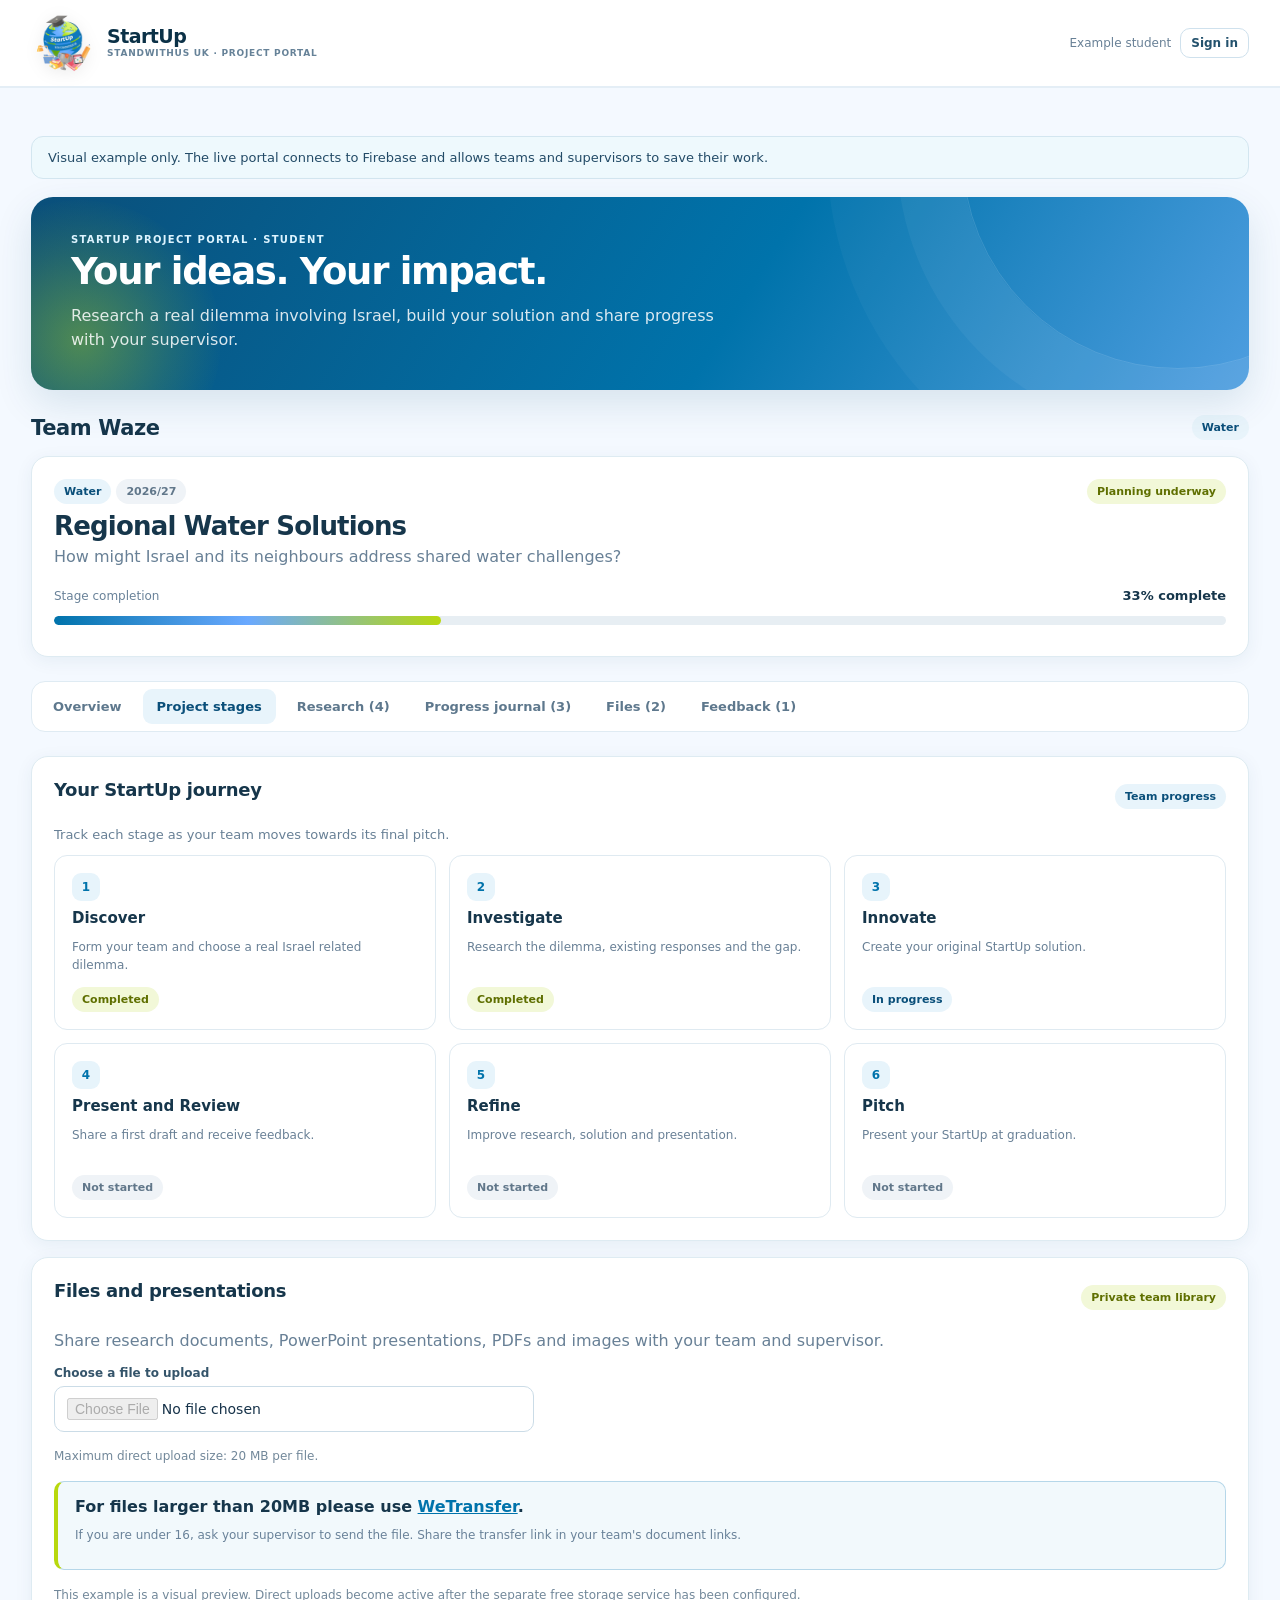
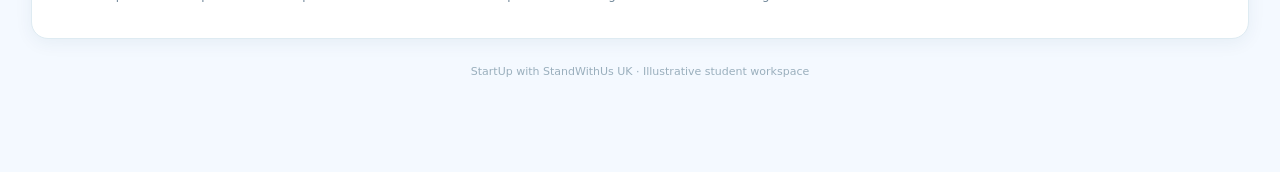
==== commit b548f1a0: "Add private file uploads and WeTransfer guidance" ====
--- a/preview.html
+++ b/preview.html
@@ -2,14 +2,14 @@
 <html lang="en-GB"><head><meta charset="utf-8"><meta name="viewport" content="width=device-width,initial-scale=1">
 <title>StartUp Portal | Example Workspace</title>
 <link rel="icon" type="image/png" href="favicon.png?v=3"><link rel="stylesheet" href="styles.css?v=3">
-<style>.brandlogo{width:64px!important;height:64px!important;max-width:64px!important;max-height:64px!important;object-fit:contain!important} .demo-note{border:1px solid #d3e6f0;padding:13px 16px;border-radius:12px;margin:18px 0;background:#eef9fd;color:#234b67;font-size:13px}</style>
+<style>.brandlogo{width:64px!important;height:64px!important;max-width:64px!important;max-height:64px!important;object-fit:contain!important} .demo-note{border:1px solid #d3e6f0;padding:13px 16px;border-radius:12px;margin:18px 0;background:#eef9fd;color:#234b67;font-size:13px}.membernames{display:flex;flex-wrap:wrap;gap:7px;margin-top:8px}.memberchip{display:inline-flex;align-items:center;border:1px solid #d5e8f5;background:#f3f9ff;color:#205574;border-radius:999px;padding:6px 11px;font-size:12px;font-weight:700}.roster-header{margin-top:15px}</style>
 </head><body><div class="shell"><header class="topbar"><div class="topinner"><div class="brand"><img src="logo.png?v=3" alt="StartUp logo" class="brandlogo" width="64" height="64" style="width:64px;height:64px;object-fit:contain"><span>StartUp<small>StandWithUs UK · Project Portal</small></span></div><div class="topactions"><span class="muted" style="font-size:12px">Example student</span><a class="btn small outline" href="index.html">Sign in</a></div></div></header>
 <main class="container"><div class="demo-note">Visual example only. The live portal connects to Firebase and allows teams and supervisors to save their work.</div>
 <section class="hero"><div class="eyebrow">STARTUP PROJECT PORTAL · STUDENT</div><h1>Your ideas. Your impact.</h1><p>Research a real dilemma involving Israel, build your solution and share progress with your supervisor.</p></section>
 <div class="pagehead"><h2>Team Waze</h2><span class="pill">Water</span></div>
 <section class="card"><div class="teamheader"><div><span class="pill">Water</span> <span class="pill dim">2026/27</span><h2>Regional Water Solutions</h2><p class="muted" style="margin:0">How might Israel and its neighbours address shared water challenges?</p></div><span class="pill good">Planning underway</span></div>
 <div class="row between" style="margin-top:22px"><span class="subtle">Stage completion</span><b style="font-size:13px">33% complete</b></div><div class="progressline"><span style="width:33%"></span></div></section>
-<nav class="tabs" aria-label="Example workspace sections"><button class="tab">Overview</button><button class="tab active">Project stages</button><button class="tab">Research (4)</button><button class="tab">Progress journal (3)</button><button class="tab">Presentations (2)</button><button class="tab">Feedback (1)</button></nav>
+<nav class="tabs" aria-label="Example workspace sections"><button class="tab">Overview</button><button class="tab active">Project stages</button><button class="tab">Research (4)</button><button class="tab">Progress journal (3)</button><button class="tab">Files (2)</button><button class="tab">Feedback (1)</button></nav>
 <div class="card"><div class="sectionhead"><h3 class="sectiontitle">Your StartUp journey</h3><span class="pill">Team progress</span></div><p class="muted" style="font-size:13px">Track each stage as your team moves towards its final pitch.</p><div class="stagegrid">
 <article class="stagecard"><div class="number">1</div><h4>Discover</h4><p>Form your team and choose a real Israel related dilemma.</p><span class="pill good">Completed</span></article>
 <article class="stagecard"><div class="number">2</div><h4>Investigate</h4><p>Research the dilemma, existing responses and the gap.</p><span class="pill good">Completed</span></article>
@@ -17,4 +17,4 @@
 <article class="stagecard"><div class="number">4</div><h4>Present and Review</h4><p>Share a first draft and receive feedback.</p><span class="pill dim">Not started</span></article>
 <article class="stagecard"><div class="number">5</div><h4>Refine</h4><p>Improve research, solution and presentation.</p><span class="pill dim">Not started</span></article>
 <article class="stagecard"><div class="number">6</div><h4>Pitch</h4><p>Present your StartUp at graduation.</p><span class="pill dim">Not started</span></article>
-</div></div><div class="foot">StartUp with StandWithUs UK · Illustrative student workspace</div></main></div></body></html>+</div></div><section class="card" style="margin-top:16px"><div class="sectionhead"><h3 class="sectiontitle">Files and presentations</h3><span class="pill good">Private team library</span></div><p class="muted">Share research documents, PowerPoint presentations, PDFs and images with your team and supervisor.</p><div class="field" style="max-width:480px"><label>Choose a file to upload</label><input type="file" disabled aria-label="Illustrative file upload control"></div><p class="hint">Maximum direct upload size: 20 MB per file.</p><div style="background:#f2f9fc;border:1px solid #b6d7e9;border-left:4px solid #b8d80e;border-radius:10px;padding:15px 17px;margin:16px 0"><strong>For files larger than 20MB please use <a href="https://wetransfer.com/" target="_blank" rel="noopener noreferrer">WeTransfer</a>.</strong><p class="subtle">If you are under 16, ask your supervisor to send the file. Share the transfer link in your team's document links.</p></div><p class="hint">This example is a visual preview. Direct uploads become active after the separate free storage service has been configured.</p></section><div class="foot">StartUp with StandWithUs UK · Illustrative student workspace</div></main></div></body></html>
--- a/styles.css
+++ b/styles.css
@@ -5,3 +5,17 @@
 .authaside .brand img{width:76px!important;height:76px!important;max-width:76px!important;max-height:76px!important}
 @media(max-width:900px){.authwrap{grid-template-columns:1fr}.authaside{min-height:auto;gap:22px;padding:28px}.authaside .brand img{width:62px!important;height:62px!important}.authmain{min-height:54vh;padding:36px 22px}.authaside h1{font-size:36px;margin:15px 0}.authaside p{line-height:1.6}}
 @media(max-width:650px){.brand{font-size:16px}.brand small{font-size:8px;letter-spacing:.4px}.topbar .brand img{width:47px!important;height:47px!important;max-width:47px!important;max-height:47px!important}.authaside .brand img{width:56px!important;height:56px!important;max-width:56px!important;max-height:56px!important}.authaside h1{font-size:31px}.authaside{padding:22px}.authmain{padding:30px 18px}.authbox h2{font-size:25px}.authaside .brand{padding:5px 9px 5px 5px}}
+
+/* Private team register */
+.membernames{display:flex;flex-wrap:wrap;gap:7px;margin-top:8px}
+.memberchip{display:inline-flex;align-items:center;border:1px solid #d5e8f5;background:#f3f9ff;color:#205574;border-radius:999px;padding:6px 11px;font-size:12px;font-weight:700;max-width:100%;overflow-wrap:anywhere}
+.roster-header{margin-top:15px}
+.roster-header .membernames{margin-top:6px}
+.memberlist-small{font-size:12px;color:#456b82;line-height:1.5;min-width:120px;display:block;max-width:270px}
+
+/* Private document library */
+.uploadform input[type="file"]{padding:12px;background:#f8fbff;border:1px dashed #a5c9de;min-height:52px}.upload-progress{font-size:12px;color:#0a4f7a;font-weight:700;margin-top:12px;min-height:18px}.file-description{overflow-wrap:anywhere;max-width:260px}.fileitem{align-items:flex-start;flex-wrap:wrap}.fileitem>.row:first-child{flex:1 1 210px}.fileitem>.row:last-child{margin-left:auto}.filetype{flex-shrink:0}
+
+/* Large file guidance */
+.largefile-note{margin-top:16px;padding:15px 17px;border:1px solid #b6d7e9;border-left:4px solid #b8d80e;border-radius:10px;background:#f2f9fc;color:#16364b;font-size:13px;line-height:1.55}
+.largefile-note strong{font-size:14px}.largefile-note a{color:#00669c;text-decoration:underline;text-underline-offset:2px}.largefile-note p{margin:7px 0 0;color:#496579;font-size:12px}.upload-warning{color:#943d1d!important}
